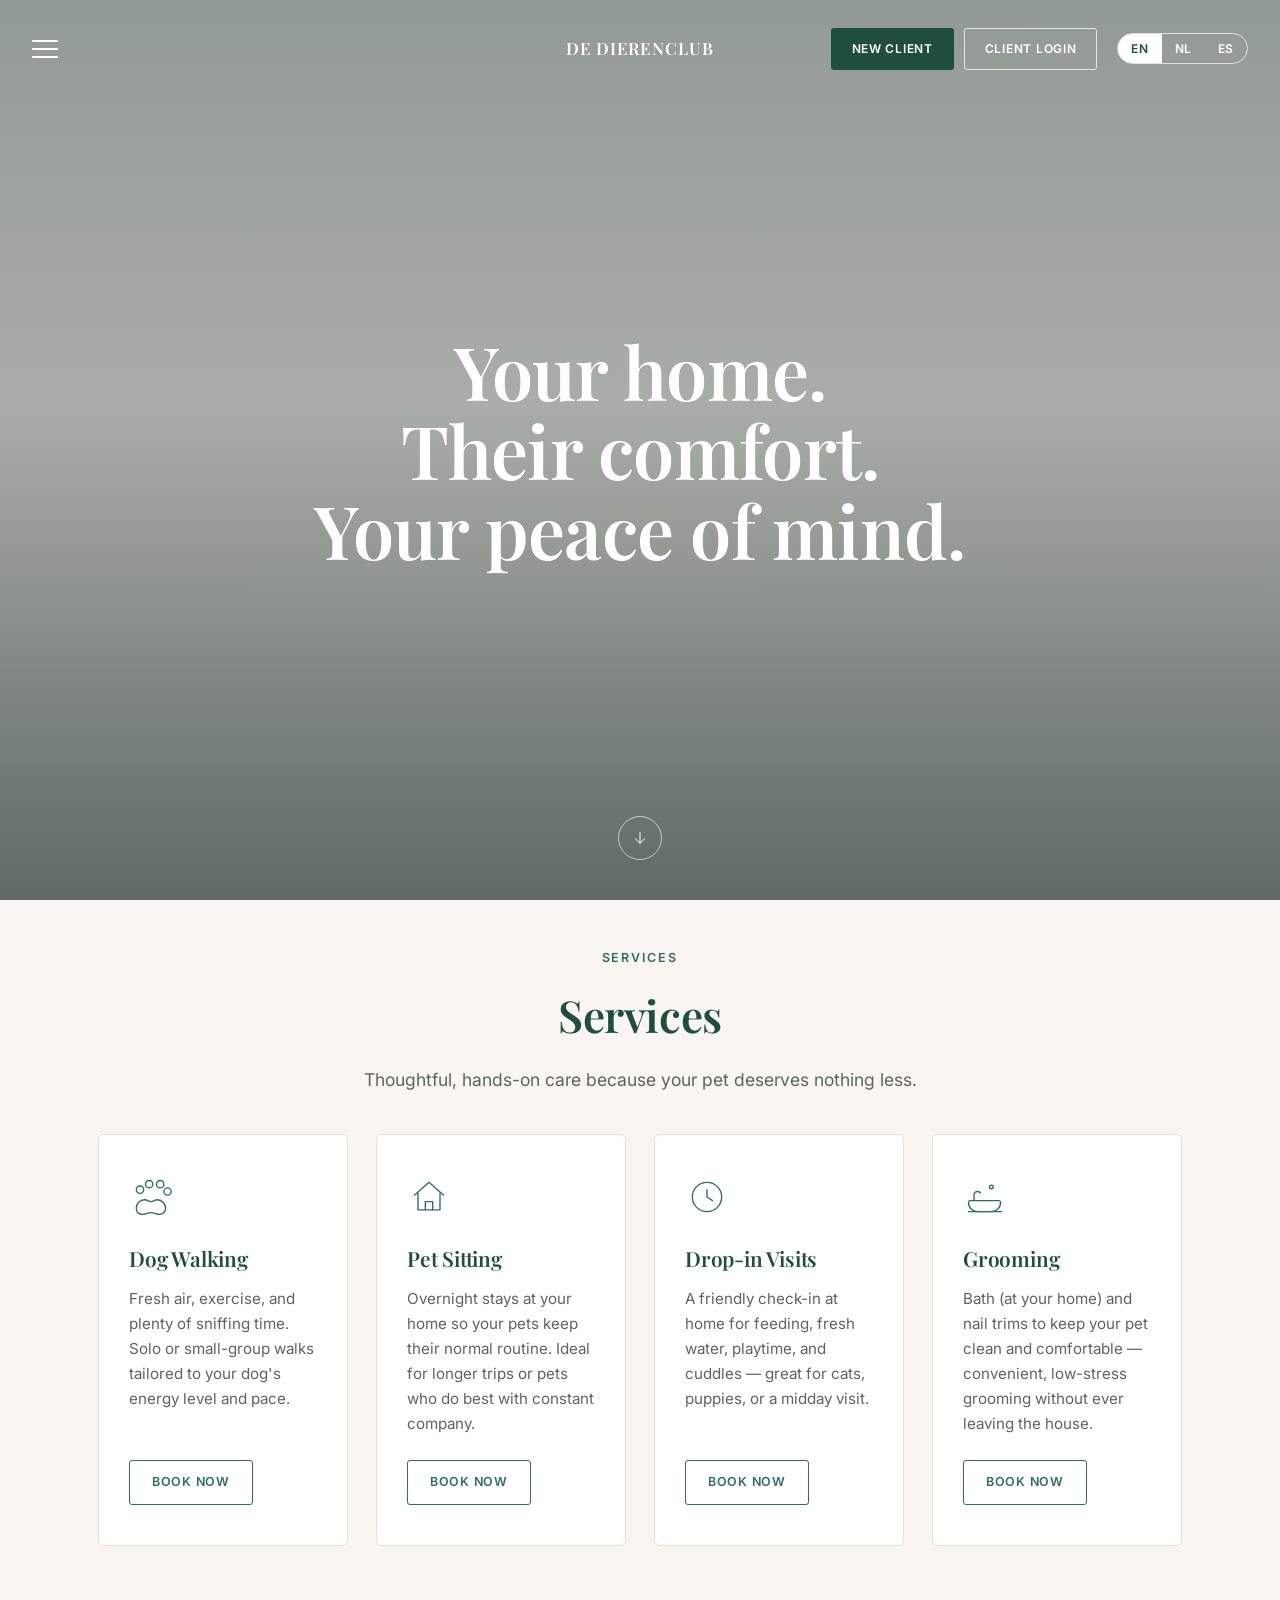
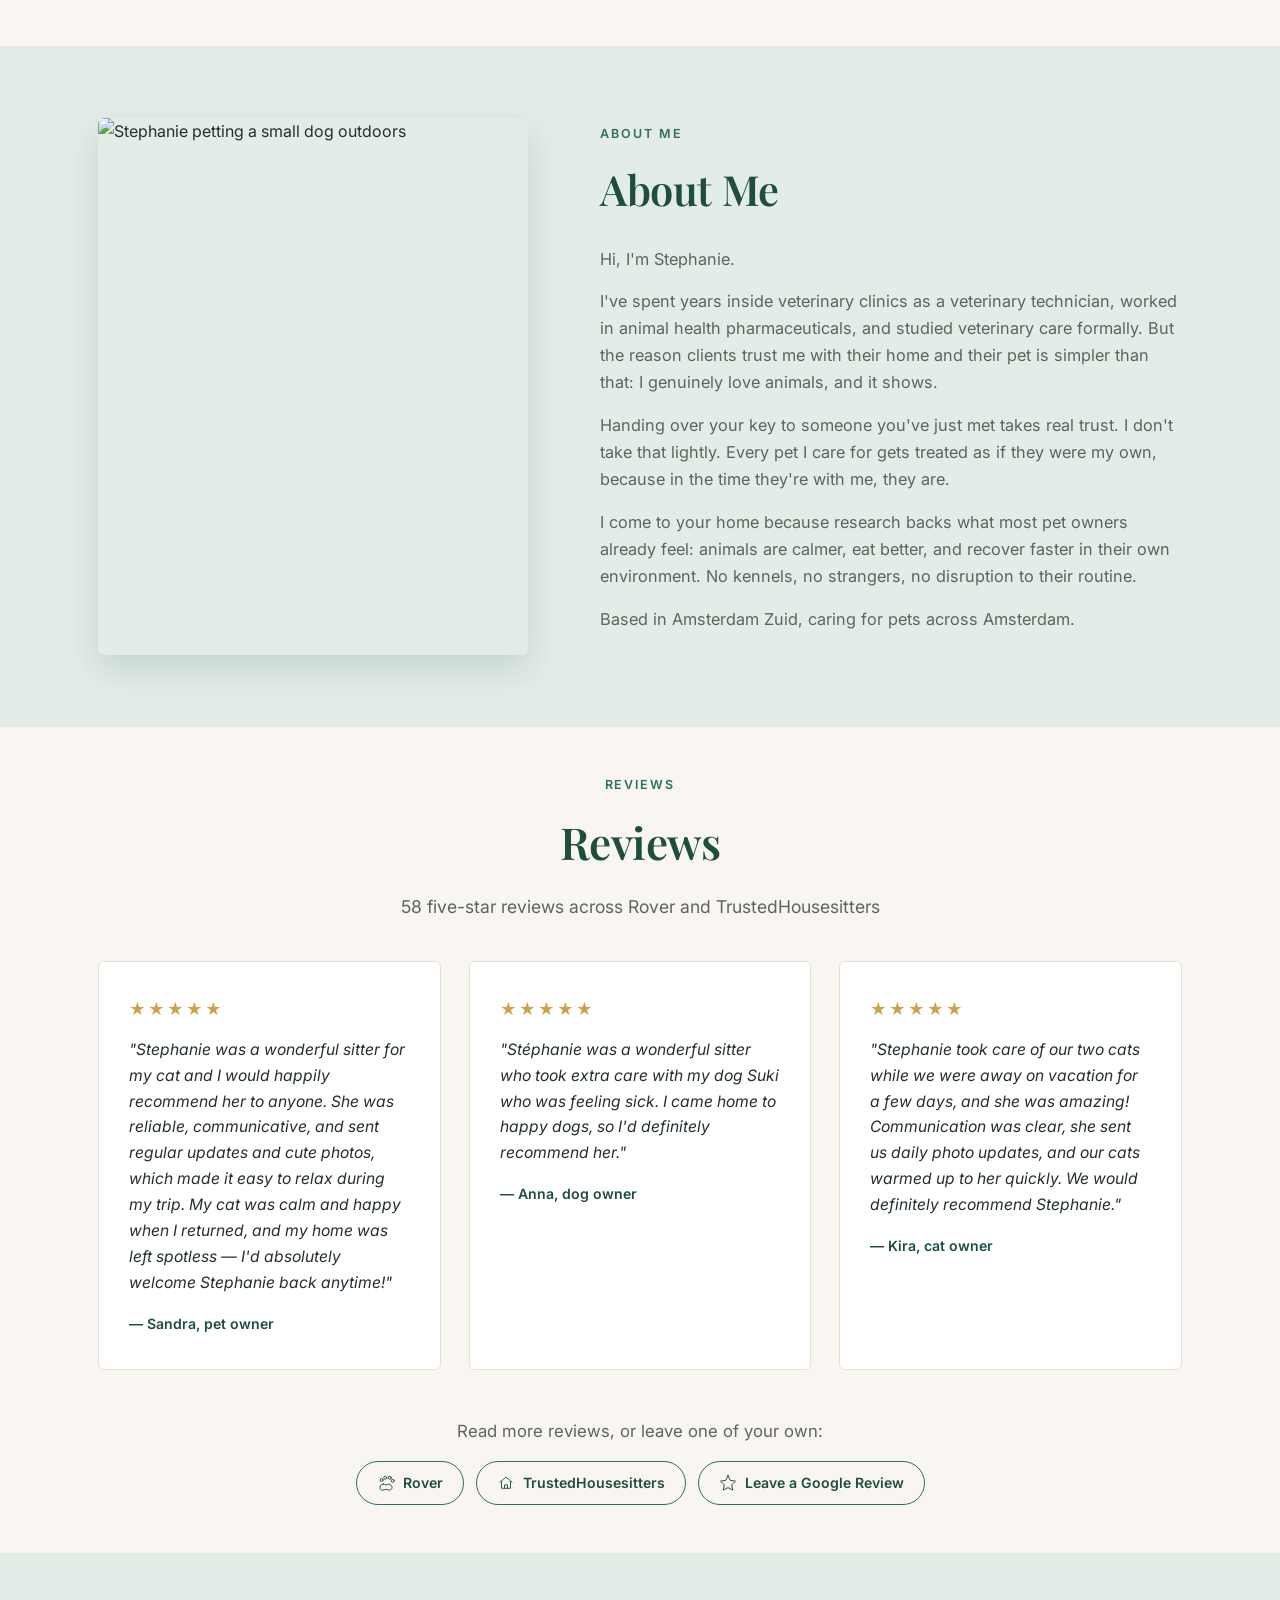
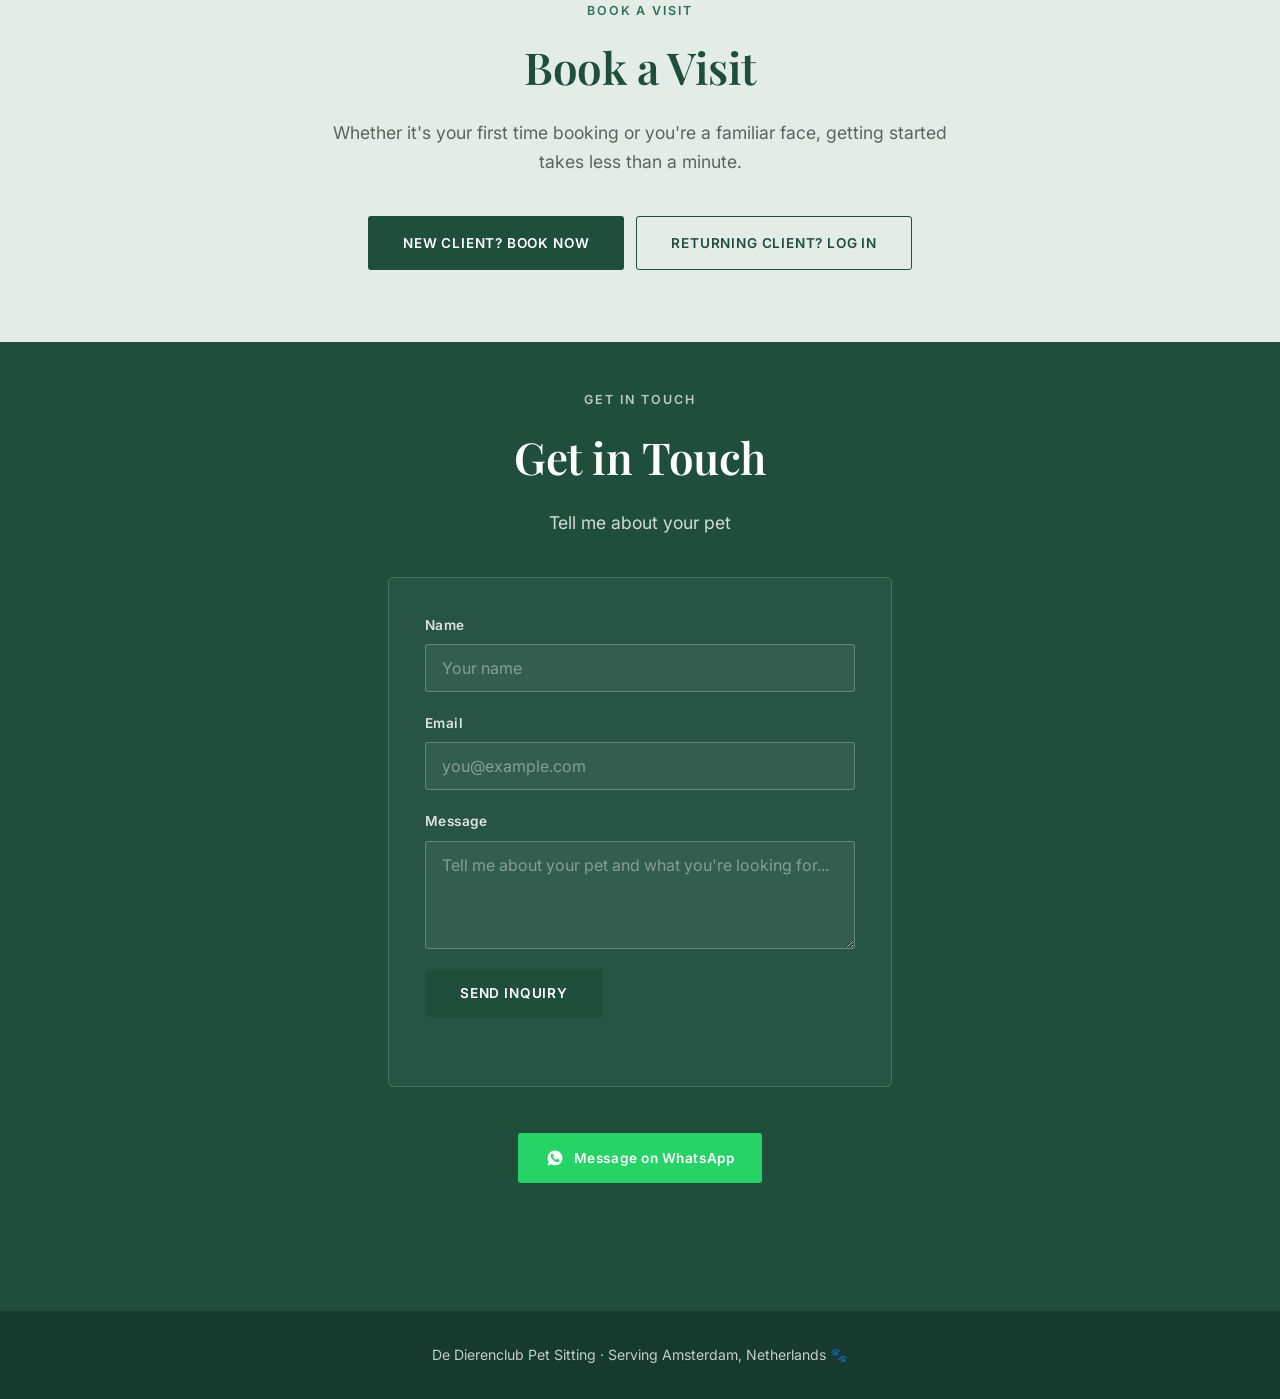
==== index.html @ 1bf993c4 "Add files via upload" ====
<!DOCTYPE html>
<html lang="en">
<head>
<meta charset="UTF-8">
<meta name="viewport" content="width=device-width, initial-scale=1.0">
<title id="pageTitle">De Dierenclub Pet Sitting | Trusted Dog Walker &amp; Pet Sitter in Amsterdam</title>
<meta id="metaDescription" name="description" content="Reliable, loving pet sitting and dog walking in Amsterdam. Perfect for expats and locals who want a trusted, English-speaking pet sitter for their dog or cat.">
<!-- TODO: replace placeholder domain below with the real domain once the site is deployed -->
<link rel="alternate" hreflang="en" href="https://www.dedierenclubpetsitting.nl/">
<link rel="alternate" hreflang="nl" href="https://www.dedierenclubpetsitting.nl/">
<link rel="alternate" hreflang="es" href="https://www.dedierenclubpetsitting.nl/">
<link rel="alternate" hreflang="x-default" href="https://www.dedierenclubpetsitting.nl/">
<link rel="preconnect" href="https://fonts.googleapis.com">
<link rel="preconnect" href="https://fonts.gstatic.com" crossorigin>
<link href="https://fonts.googleapis.com/css2?family=Playfair+Display:wght@500;600;700&family=Inter:wght@400;500;600;700&display=swap" rel="stylesheet">
<link rel="stylesheet" href="styles.css">
</head>
<body>

<div class="floating-bar">
  <button type="button" class="hamburger" id="menuToggle" aria-expanded="false" aria-controls="navOverlay" data-i18n-aria-label="menu_open" aria-label="Open menu">
    <span></span><span></span><span></span>
  </button>
  <a class="floating-brand" href="#home">De Dierenclub</a>
  <div class="floating-right">
    <div class="header-cta">
      <a class="btn btn-primary btn-sm" href="https://www.timetopet.com/portal/dedierenclub/create-account" target="_blank" rel="noopener" data-i18n="header_book_btn">New Client</a>
      <a class="btn btn-outline btn-sm" href="https://www.timetopet.com/portal/dedierenclub" target="_blank" rel="noopener" data-i18n="header_login_btn">Client Login</a>
    </div>
    <div class="lang-toggle" role="group" aria-label="Language selector">
      <button type="button" class="lang-btn active" id="langEnBtn" data-lang="en" aria-pressed="true">EN</button>
      <button type="button" class="lang-btn" id="langNlBtn" data-lang="nl" aria-pressed="false">NL</button>
      <button type="button" class="lang-btn" id="langEsBtn" data-lang="es" aria-pressed="false">ES</button>
    </div>
  </div>
</div>

<nav class="nav-overlay" id="navOverlay" aria-hidden="true">
  <button type="button" class="hamburger" id="menuClose" style="position:absolute; top:28px; left:32px;" data-i18n-aria-label="menu_close" aria-label="Close menu">
    <span style="transform:translateY(8px) rotate(45deg);"></span>
    <span style="opacity:0;"></span>
    <span style="transform:translateY(-8px) rotate(-45deg);"></span>
  </button>
  <ul class="nav-overlay-links">
    <li><a href="#home" data-i18n="nav_home">Home</a></li>
    <li><a href="#services" data-i18n="nav_services">Services</a></li>
    <li><a href="#about" data-i18n="nav_about">About</a></li>
    <li><a href="pricing.html" data-i18n="nav_pricing">Pricing</a></li>
    <li><a href="#book" data-i18n="nav_book">Book</a></li>
    <li><a href="#contact" data-i18n="nav_contact">Contact</a></li>
  </ul>
</nav>

<main id="home">

  <section class="hero">
    <!-- Placeholder hero photo; swap the background-image in .hero-media (styles.css) for a different dog/cat photo any time. -->
    <div class="hero-media"></div>
    <div class="hero-overlay"></div>
    <div class="hero-inner">
      <h1>
        <span class="hero-line" data-i18n="hero_headline_1">Your home.</span>
        <span class="hero-line" data-i18n="hero_headline_2">Their comfort.</span>
        <span class="hero-line" data-i18n="hero_headline_3">Your peace of mind.</span>
      </h1>
    </div>
    <button type="button" class="scroll-indicator" data-i18n-aria-label="scroll_indicator_label" aria-label="Scroll to explore">
      <svg viewBox="0 0 24 24" fill="none" stroke="currentColor" stroke-width="1.5" stroke-linecap="round" stroke-linejoin="round"><path d="M12 4v16M5 13l7 7 7-7"/></svg>
    </button>
  </section>

  <section id="services" class="section services reveal-target">
    <div class="container">
      <div class="section-head">
        <span class="eyebrow" data-i18n="services_title">Services</span>
        <h2 data-i18n="services_title">Services</h2>
        <p data-i18n="services_lede">Thoughtful, hands-on care because your pet deserves nothing less.</p>
      </div>
      <div class="service-grid">
        <div class="service-card reveal-target">
          <svg class="service-icon" viewBox="0 0 48 48" fill="none" stroke="currentColor" stroke-width="1.5" stroke-linecap="round" stroke-linejoin="round">
            <path d="M17 27c-5 0-9 4-9 9s3 7 7 7c3 0 5-2 9-2s6 2 9 2c4 0 7-3 7-7s-4-9-9-9c-3 0-4 2-7 2s-4-2-7-2Z"/>
            <circle cx="12" cy="16" r="4"/>
            <circle cx="22" cy="10" r="4"/>
            <circle cx="34" cy="10" r="4"/>
            <circle cx="42" cy="18" r="4"/>
          </svg>
          <h3 data-i18n="service_walking_title">Dog Walking</h3>
          <p data-i18n="service_walking_desc">Fresh air, exercise, and plenty of sniffing time. Solo or small-group walks tailored to your dog's energy level and pace.</p>
          <a class="btn-book" href="#book" data-i18n="service_book_btn">Book Now</a>
        </div>
        <div class="service-card reveal-target">
          <svg class="service-icon" viewBox="0 0 48 48" fill="none" stroke="currentColor" stroke-width="1.5" stroke-linecap="round" stroke-linejoin="round">
            <path d="M8 22 24 8l16 14"/>
            <path d="M12 20v18h24V20"/>
            <path d="M20 38v-9h8v9"/>
          </svg>
          <h3 data-i18n="service_petsitting_title">Pet Sitting</h3>
          <p data-i18n="service_petsitting_desc">Overnight stays at your home so your pets keep their normal routine. Ideal for longer trips or pets who do best with constant company.</p>
          <a class="btn-book" href="#book" data-i18n="service_book_btn">Book Now</a>
        </div>
        <div class="service-card reveal-target">
          <svg class="service-icon" viewBox="0 0 48 48" fill="none" stroke="currentColor" stroke-width="1.5" stroke-linecap="round" stroke-linejoin="round">
            <circle cx="24" cy="24" r="16"/>
            <path d="M24 16v8l6 4"/>
          </svg>
          <h3 data-i18n="service_dropin_title">Drop-in Visits</h3>
          <p data-i18n="service_dropin_desc">A friendly check-in at home for feeding, fresh water, playtime, and cuddles — great for cats, puppies, or a midday visit.</p>
          <a class="btn-book" href="#book" data-i18n="service_book_btn">Book Now</a>
        </div>
        <div class="service-card reveal-target">
          <svg class="service-icon" viewBox="0 0 48 48" fill="none" stroke="currentColor" stroke-width="1.5" stroke-linecap="round" stroke-linejoin="round">
            <path d="M7 28h32a2 2 0 0 1 2 2c0 6-5 10-11 10H17c-6 0-11-4-11-10a2 2 0 0 1 2-2Z"/>
            <path d="M12 28v-6a4 4 0 0 1 4-4c1.5 0 2.6.7 3.2 1.8"/>
            <circle cx="31" cy="13" r="2"/>
            <path d="M6 40h36"/>
          </svg>
          <h3 data-i18n="service_grooming_title">Grooming</h3>
          <p data-i18n="service_grooming_desc">Bath (at your home) and nail trims to keep your pet clean and comfortable — convenient, low-stress grooming without ever leaving the house.</p>
          <a class="btn-book" href="#book" data-i18n="service_book_btn">Book Now</a>
        </div>
      </div>
    </div>
  </section>

  <section id="about" class="section about reveal-target">
    <div class="container about-inner">
      <div class="about-photo">
        <img src="images/stephanie-about.jpg" alt="Stephanie petting a small dog outdoors">
      </div>
      <div class="about-text">
        <span class="eyebrow" data-i18n="about_title">About Me</span>
        <h2 data-i18n="about_title">About Me</h2>
        <p data-i18n="about_p1">Hi, I'm Stephanie.</p>
        <p data-i18n="about_p2">I've spent years inside veterinary clinics as a veterinary technician, worked in animal health pharmaceuticals, and studied veterinary care formally. But the reason clients trust me with their home and their pet is simpler than that: I genuinely love animals, and it shows.</p>
        <p data-i18n="about_p3">Handing over your key to someone you've just met takes real trust. I don't take that lightly. Every pet I care for gets treated as if they were my own, because in the time they're with me, they are.</p>
        <p data-i18n="about_p4">I come to your home because research backs what most pet owners already feel: animals are calmer, eat better, and recover faster in their own environment. No kennels, no strangers, no disruption to their routine.</p>
        <p data-i18n="about_p5">Based in Amsterdam Zuid, caring for pets across Amsterdam.</p>
      </div>
    </div>
  </section>

  <section id="reviews" class="section reviews reveal-target">
    <div class="container">
      <div class="section-head">
        <span class="eyebrow" data-i18n="reviews_title">Reviews</span>
        <h2 data-i18n="reviews_title">Reviews</h2>
        <p data-i18n="reviews_stat">58 five-star reviews across Rover and TrustedHousesitters</p>
      </div>
      <div class="reviews-grid">
        <div class="review-card reveal-target">
          <div class="review-stars" aria-hidden="true">★★★★★</div>
          <p class="review-text">"Stephanie was a wonderful sitter for my cat and I would happily recommend her to anyone. She was reliable, communicative, and sent regular updates and cute photos, which made it easy to relax during my trip. My cat was calm and happy when I returned, and my home was left spotless — I'd absolutely welcome Stephanie back anytime!"</p>
          <p class="review-author">— Sandra, pet owner</p>
        </div>
        <div class="review-card reveal-target">
          <div class="review-stars" aria-hidden="true">★★★★★</div>
          <p class="review-text">"Stéphanie was a wonderful sitter who took extra care with my dog Suki who was feeling sick. I came home to happy dogs, so I'd definitely recommend her."</p>
          <p class="review-author">— Anna, dog owner</p>
        </div>
        <div class="review-card reveal-target">
          <div class="review-stars" aria-hidden="true">★★★★★</div>
          <p class="review-text">"Stephanie took care of our two cats while we were away on vacation for a few days, and she was amazing! Communication was clear, she sent us daily photo updates, and our cats warmed up to her quickly. We would definitely recommend Stephanie."</p>
          <p class="review-author">— Kira, cat owner</p>
        </div>
      </div>
      <div class="review-platforms reveal-target">
        <p class="review-platforms-label" data-i18n="reviews_platforms_label">Read more reviews, or leave one of your own:</p>
        <div class="review-platform-links">
          <a class="review-platform-link" href="https://www.rover.com/sit/stephh68247" target="_blank" rel="noopener">
            <svg class="review-platform-icon" viewBox="0 0 48 48" fill="none" stroke="currentColor" stroke-width="2.5" stroke-linecap="round" stroke-linejoin="round" aria-hidden="true">
              <path d="M17 27c-5 0-9 4-9 9s3 7 7 7c3 0 5-2 9-2s6 2 9 2c4 0 7-3 7-7s-4-9-9-9c-3 0-4 2-7 2s-4-2-7-2Z"/>
              <circle cx="12" cy="16" r="4"/>
              <circle cx="22" cy="10" r="4"/>
              <circle cx="34" cy="10" r="4"/>
              <circle cx="42" cy="18" r="4"/>
            </svg>
            <span>Rover</span>
          </a>
          <a class="review-platform-link" href="https://www.trustedhousesitters.com/house-and-pet-sitters/netherlands/north-holland/amsterdam/l/6756154/" target="_blank" rel="noopener">
            <svg class="review-platform-icon" viewBox="0 0 48 48" fill="none" stroke="currentColor" stroke-width="2.5" stroke-linecap="round" stroke-linejoin="round" aria-hidden="true">
              <path d="M8 22 24 8l16 14"/>
              <path d="M12 20v18h24V20"/>
              <path d="M20 38v-9h8v9"/>
            </svg>
            <span>TrustedHousesitters</span>
          </a>
          <!-- TODO: replace the href below with your real Google review link (Google Business Profile > "Get more reviews" > copy short link). -->
          <a class="review-platform-link" href="https://g.page/r/YOUR-GOOGLE-REVIEW-ID/review" target="_blank" rel="noopener">
            <svg class="review-platform-icon" viewBox="0 0 48 48" fill="none" stroke="currentColor" stroke-width="2.5" stroke-linecap="round" stroke-linejoin="round" aria-hidden="true">
              <path d="M24 4l5.9 12.9L44 19l-10 9.8L36.5 43 24 36.2 11.5 43 14 28.8 4 19l14.1-2.1L24 4Z"/>
            </svg>
            <span data-i18n="reviews_google_link">Leave a Google Review</span>
          </a>
        </div>
      </div>
    </div>
  </section>

  <section id="book" class="section book reveal-target">
    <div class="container">
      <div class="section-head">
        <span class="eyebrow" data-i18n="book_title">Book a Visit</span>
        <h2 data-i18n="book_title">Book a Visit</h2>
        <p data-i18n="book_lede">Whether it's your first time booking or you're a familiar face, getting started takes less than a minute.</p>
      </div>
      <div class="btn-pair">
        <a class="btn btn-primary" href="https://www.timetopet.com/portal/dedierenclub/create-account" target="_blank" rel="noopener" data-i18n="cta_new_client_btn">New Client? Book Now</a>
        <a class="btn btn-outline" href="https://www.timetopet.com/portal/dedierenclub" target="_blank" rel="noopener" data-i18n="cta_returning_client_btn">Returning Client? Log In</a>
      </div>
    </div>
  </section>

  <section id="contact" class="section contact reveal-target">
    <div class="container contact-inner">
      <div class="section-head">
        <span class="eyebrow" data-i18n="contact_title" style="color: rgba(255,255,255,0.7);">Get in Touch</span>
        <h2 data-i18n="contact_title">Get in Touch</h2>
        <p data-i18n="contact_lede">Tell me about your pet</p>
      </div>
      <form class="contact-form" id="contactForm">
        <div class="form-row">
          <label for="name" data-i18n="label_name">Name</label>
          <input type="text" id="name" name="name" placeholder="Your name" data-i18n-placeholder="placeholder_name" required>
        </div>
        <div class="form-row">
          <label for="email" data-i18n="label_email">Email</label>
          <input type="email" id="email" name="email" placeholder="you@example.com" data-i18n-placeholder="placeholder_email" required>
        </div>
        <div class="form-row">
          <label for="message" data-i18n="label_message">Message</label>
          <textarea id="message" name="message" rows="4" placeholder="Tell me about your pet and what you're looking for..." data-i18n-placeholder="placeholder_message" required></textarea>
        </div>
        <button type="submit" class="btn btn-primary" data-i18n="submit_btn">Send Inquiry</button>
        <p class="form-note" id="formNote" role="status" aria-live="polite"></p>
      </form>
      <div class="contact-whatsapp">
        <a class="btn-whatsapp" href="https://wa.me/17862130402" target="_blank" rel="noopener">
          <svg width="18" height="18" viewBox="0 0 24 24" fill="currentColor" aria-hidden="true"><path d="M12.04 2C6.58 2 2.13 6.45 2.13 11.91c0 1.87.5 3.61 1.44 5.12L2 22l5.13-1.55a9.87 9.87 0 0 0 4.9 1.31h.01c5.46 0 9.91-4.45 9.91-9.91 0-5.46-4.45-9.85-9.91-9.85Zm5.83 14.03c-.24.68-1.4 1.3-1.93 1.36-.5.06-1.13.09-1.82-.11-.42-.13-.96-.31-1.66-.6-2.92-1.26-4.83-4.2-4.98-4.4-.15-.19-1.2-1.59-1.2-3.03 0-1.44.75-2.15 1.02-2.44.27-.29.58-.36.78-.36h.56c.18 0 .42-.03.65.5.24.55.82 1.9.89 2.04.07.14.12.31.02.5-.09.19-.14.3-.28.46-.14.16-.29.36-.42.48-.14.13-.28.28-.12.55.16.28.72 1.19 1.54 1.93 1.06.95 1.96 1.24 2.24 1.38.28.14.44.12.6-.07.16-.19.68-.79.86-1.06.18-.28.37-.23.62-.14.26.09 1.62.76 1.9.9.28.14.46.21.53.33.07.13.07.72-.17 1.4Z"/></svg>
          <span data-i18n="whatsapp_btn">Message on WhatsApp</span>
        </a>
      </div>
    </div>
  </section>

</main>

<footer class="site-footer">
  <div class="container footer-inner">
    <p data-i18n="footer_text">De Dierenclub Pet Sitting · Serving Amsterdam, Netherlands 🐾</p>
  </div>
</footer>

<script src="script.js"></script>
</body>
</html>
---- styles.css ----
:root {
  --forest: #1F4E3D;
  --forest-dark: #163A2D;
  --sage: #2E6F5E;
  --sage-light: #E3ECE7;
  --bg: #F9F6F1;
  --white: #FFFFFF;
  --ink: #24302A;
  --ink-soft: #5B655E;
  --border: #E4E0D3;
  --gold: #C9A24B;
  --radius: 6px;
  --radius-sm: 3px;
  --shadow-soft: 0 6px 20px rgba(31, 78, 61, 0.08);
  --shadow: 0 14px 32px rgba(31, 78, 61, 0.14);
  --shadow-lift: 0 26px 52px rgba(31, 78, 61, 0.18);
  --ease: cubic-bezier(0.22, 1, 0.36, 1);
}

* {
  box-sizing: border-box;
}

html {
  scroll-behavior: smooth;
}

body {
  margin: 0;
  font-family: 'Inter', sans-serif;
  color: var(--ink);
  background-color: var(--bg);
  line-height: 1.65;
  -webkit-font-smoothing: antialiased;
  -moz-osx-font-smoothing: grayscale;
}

body.menu-open {
  overflow: hidden;
}

h1, h2, h3 {
  font-family: 'Playfair Display', serif;
  font-weight: 600;
  letter-spacing: -0.01em;
  color: var(--forest);
  margin: 0;
}

p {
  margin: 0 0 1rem 0;
  color: var(--ink-soft);
}

a {
  color: var(--sage);
}

img {
  max-width: 100%;
  display: block;
}

.container {
  max-width: 1140px;
  margin: 0 auto;
  padding: 0 28px;
}

.eyebrow {
  display: block;
  font-family: 'Inter', sans-serif;
  font-size: 0.78rem;
  font-weight: 600;
  letter-spacing: 0.16em;
  text-transform: uppercase;
  color: var(--sage);
  margin-bottom: 10px;
}

/* ---------- Floating top bar ---------- */
.floating-bar {
  position: fixed;
  top: 0;
  left: 0;
  right: 0;
  z-index: 40;
  display: grid;
  grid-template-columns: 1fr auto 1fr;
  align-items: center;
  padding: 28px 32px;
  transition: background-color 0.3s var(--ease), box-shadow 0.3s var(--ease), padding 0.3s var(--ease);
}

.floating-bar .hamburger {
  justify-self: start;
}

.floating-bar .floating-brand {
  justify-self: center;
}

.floating-right {
  display: flex;
  align-items: center;
  gap: 20px;
  justify-self: end;
}

.header-cta {
  display: flex;
  align-items: center;
  gap: 10px;
}

/* Over the dark full-bleed hero, the outline button needs light styling to
   stay legible; once the bar solidifies on scroll (or on pages with no
   photo hero, like pricing.html), it uses the standard forest styling. */
.floating-bar:not(.is-scrolled) .header-cta .btn-outline {
  border-color: rgba(255, 255, 255, 0.75);
  color: var(--white);
}

.floating-bar:not(.is-scrolled) .header-cta .btn-outline:hover {
  background-color: var(--white);
  color: var(--forest);
}

@media (max-width: 860px) {
  .header-cta {
    display: none;
  }
}

.floating-bar.is-scrolled {
  background-color: rgba(249, 246, 241, 0.9);
  backdrop-filter: blur(8px);
  box-shadow: var(--shadow-soft);
  padding: 16px 32px;
}

.hamburger {
  display: flex;
  flex-direction: column;
  justify-content: center;
  gap: 6px;
  width: 42px;
  height: 42px;
  background: none;
  border: none;
  cursor: pointer;
  padding: 0;
  z-index: 60;
}

.hamburger span {
  display: block;
  width: 26px;
  height: 2px;
  background-color: var(--white);
  border-radius: 2px;
  transition: transform 0.35s var(--ease), opacity 0.25s var(--ease), background-color 0.3s var(--ease);
}

.floating-bar.is-scrolled .hamburger span {
  background-color: var(--forest);
}

.menu-open .hamburger span {
  background-color: var(--white) !important;
}

.menu-open .hamburger span:nth-child(1) {
  transform: translateY(8px) rotate(45deg);
}

.menu-open .hamburger span:nth-child(2) {
  opacity: 0;
}

.menu-open .hamburger span:nth-child(3) {
  transform: translateY(-8px) rotate(-45deg);
}

.floating-brand {
  font-family: 'Playfair Display', serif;
  font-weight: 600;
  font-size: 1.05rem;
  letter-spacing: 0.06em;
  text-transform: uppercase;
  color: var(--white);
  text-decoration: none;
  transition: color 0.3s var(--ease);
}

.floating-bar.is-scrolled .floating-brand {
  color: var(--forest);
}

.menu-open .floating-brand {
  color: var(--white) !important;
}

.lang-toggle {
  display: flex;
  border: 1px solid rgba(255, 255, 255, 0.7);
  border-radius: 999px;
  overflow: hidden;
  transition: border-color 0.3s var(--ease);
  z-index: 60;
}

.floating-bar.is-scrolled .lang-toggle {
  border-color: var(--sage);
}

.menu-open .lang-toggle {
  border-color: rgba(255, 255, 255, 0.7) !important;
}

.lang-btn {
  border: none;
  background-color: transparent;
  color: var(--white);
  font-family: inherit;
  font-weight: 600;
  font-size: 0.75rem;
  letter-spacing: 0.05em;
  padding: 7px 13px;
  cursor: pointer;
  transition: background-color 0.15s ease, color 0.15s ease;
}

.floating-bar.is-scrolled .lang-btn {
  color: var(--forest);
}

.menu-open .lang-btn {
  color: var(--white) !important;
}

.lang-btn.active {
  background-color: var(--white);
  color: var(--forest) !important;
}

.lang-btn:not(.active):hover {
  background-color: rgba(255, 255, 255, 0.15);
}

.floating-bar.is-scrolled .lang-btn.active {
  background-color: var(--forest);
  color: var(--white) !important;
}

/* ---------- Full-screen nav overlay ---------- */
.nav-overlay {
  position: fixed;
  inset: 0;
  z-index: 50;
  background-color: var(--forest);
  display: flex;
  align-items: center;
  justify-content: center;
  opacity: 0;
  visibility: hidden;
  transition: opacity 0.45s var(--ease), visibility 0.45s var(--ease);
}

.nav-overlay.is-open {
  opacity: 1;
  visibility: visible;
}

.nav-overlay-links {
  list-style: none;
  margin: 0;
  padding: 0;
  text-align: center;
}

.nav-overlay-links li {
  overflow: hidden;
}

.nav-overlay-links a {
  display: inline-block;
  font-family: 'Playfair Display', serif;
  font-size: clamp(2.2rem, 6vw, 3.6rem);
  font-weight: 600;
  color: var(--white);
  text-decoration: none;
  padding: 14px 0;
  opacity: 0;
  transform: translateY(30px);
  transition: opacity 0.5s var(--ease), transform 0.5s var(--ease), color 0.2s ease;
}

.nav-overlay.is-open .nav-overlay-links a {
  opacity: 1;
  transform: translateY(0);
}

.nav-overlay-links a:hover {
  color: var(--gold);
}

.nav-overlay.is-open .nav-overlay-links li:nth-child(1) a { transition-delay: 0.08s; }
.nav-overlay.is-open .nav-overlay-links li:nth-child(2) a { transition-delay: 0.14s; }
.nav-overlay.is-open .nav-overlay-links li:nth-child(3) a { transition-delay: 0.2s; }
.nav-overlay.is-open .nav-overlay-links li:nth-child(4) a { transition-delay: 0.26s; }
.nav-overlay.is-open .nav-overlay-links li:nth-child(5) a { transition-delay: 0.32s; }

@media (prefers-reduced-motion: reduce) {
  .nav-overlay-links a {
    transition: opacity 0.2s ease;
    transform: none;
  }
}

/* ---------- Buttons ---------- */
.btn {
  display: inline-block;
  padding: 15px 34px;
  border-radius: var(--radius-sm);
  font-family: 'Inter', sans-serif;
  font-weight: 600;
  font-size: 0.85rem;
  letter-spacing: 0.06em;
  text-transform: uppercase;
  text-decoration: none;
  border: 1px solid transparent;
  cursor: pointer;
  transition: transform 0.25s var(--ease), box-shadow 0.25s var(--ease), background-color 0.25s var(--ease), color 0.25s var(--ease), border-color 0.25s var(--ease);
}

.btn-primary {
  background-color: var(--forest);
  color: var(--white);
}

.btn-primary:hover {
  background-color: var(--forest-dark);
  transform: translateY(-3px);
  box-shadow: var(--shadow);
}

.btn-outline {
  background-color: transparent;
  color: var(--forest);
  border-color: var(--forest);
}

.btn-outline:hover {
  background-color: var(--forest);
  color: var(--white);
  transform: translateY(-3px);
}

.btn-sm {
  padding: 10px 20px;
  font-size: 0.75rem;
}

.btn-pair {
  display: flex;
  align-items: center;
  justify-content: center;
  gap: 12px;
  flex-wrap: wrap;
}

.btn-book {
  display: inline-block;
  align-self: flex-start;
  margin-top: auto;
  padding: 11px 22px;
  border-radius: var(--radius-sm);
  border: 1px solid var(--sage);
  color: var(--sage);
  background: transparent;
  font-weight: 600;
  font-size: 0.78rem;
  letter-spacing: 0.06em;
  text-transform: uppercase;
  text-decoration: none;
  transition: background-color 0.25s ease, color 0.25s ease, transform 0.25s ease;
}

.btn-book:hover {
  background-color: var(--sage);
  color: var(--white);
  transform: translateY(-2px);
}

.btn-whatsapp {
  display: inline-flex;
  align-items: center;
  gap: 10px;
  margin-top: 18px;
  padding: 14px 28px;
  border-radius: var(--radius-sm);
  background-color: #25D366;
  color: var(--white);
  font-weight: 600;
  font-size: 0.85rem;
  letter-spacing: 0.04em;
  text-decoration: none;
  transition: transform 0.25s var(--ease), box-shadow 0.25s var(--ease), background-color 0.25s ease;
}

.btn-whatsapp:hover {
  background-color: #1EBE59;
  transform: translateY(-3px);
  box-shadow: var(--shadow);
}

/* ---------- Hero ---------- */
.hero {
  position: relative;
  height: 100vh;
  min-height: 560px;
  display: flex;
  align-items: center;
  justify-content: center;
  overflow: hidden;
  text-align: center;
}

.hero-media {
  position: absolute;
  inset: 0;
  background-image: url('images/hero-amsterdam-canal.jpg');
  background-size: cover;
  background-position: center;
  transform: scale(1.06);
}

.hero-overlay {
  position: absolute;
  inset: 0;
  background: linear-gradient(180deg, rgba(22, 43, 35, 0.45) 0%, rgba(20, 38, 31, 0.35) 45%, rgba(15, 30, 24, 0.65) 100%);
}

.hero-inner {
  position: relative;
  z-index: 2;
  max-width: 780px;
  padding: 0 28px;
}

.hero h1 {
  font-size: clamp(2.4rem, 6vw, 4.6rem);
  line-height: 1.08;
  color: var(--white);
  opacity: 0;
  transform: translateY(22px);
  animation: heroIn 1s var(--ease) 0.3s forwards;
}

.hero-line {
  display: block;
}

@keyframes heroIn {
  to { opacity: 1; transform: translateY(0); }
}

@media (prefers-reduced-motion: reduce) {
  .hero h1 {
    animation: none;
    opacity: 1;
    transform: none;
  }
}

.scroll-indicator {
  position: absolute;
  left: 50%;
  bottom: 40px;
  transform: translateX(-50%);
  z-index: 2;
  width: 44px;
  height: 44px;
  border: 1px solid rgba(255, 255, 255, 0.6);
  border-radius: 50%;
  background: transparent;
  color: var(--white);
  display: flex;
  align-items: center;
  justify-content: center;
  cursor: pointer;
  animation: bob 2.4s ease-in-out infinite;
}

.scroll-indicator svg {
  width: 16px;
  height: 16px;
}

@keyframes bob {
  0%, 100% { transform: translateX(-50%) translateY(0); }
  50% { transform: translateX(-50%) translateY(8px); }
}

@media (prefers-reduced-motion: reduce) {
  .scroll-indicator {
    animation: none;
  }
}

/* ---------- Sections ---------- */
.section {
  padding: 48px 0 128px;
}

.section-head {
  text-align: center;
  max-width: 620px;
  margin: 0 auto 64px;
}

.section-head h2 {
  font-size: clamp(2rem, 4vw, 2.75rem);
  margin-bottom: 14px;
}

.section-head p {
  font-size: 1.1rem;
}

.reveal {
  opacity: 0;
  transform: translateY(36px);
  transition: opacity 0.8s var(--ease), transform 0.8s var(--ease);
}

.reveal.is-visible {
  opacity: 1;
  transform: translateY(0);
}

@media (prefers-reduced-motion: reduce) {
  .reveal {
    opacity: 1;
    transform: none;
    transition: none;
  }
}

/* ---------- Services ---------- */
.services {
  background-color: var(--bg);
  padding-bottom: 100px;
}

.services .section-head {
  margin-bottom: 40px;
}

.service-grid {
  display: grid;
  grid-template-columns: repeat(4, 1fr);
  gap: 28px;
}

.service-card {
  display: flex;
  flex-direction: column;
  background-color: var(--white);
  border: 1px solid var(--border);
  border-radius: var(--radius);
  padding: 40px 30px;
  text-align: left;
  transition: transform 0.35s var(--ease), box-shadow 0.35s var(--ease), border-color 0.35s var(--ease);
}

.service-card:hover {
  transform: translateY(-8px);
  box-shadow: var(--shadow-lift);
  border-color: transparent;
}

.service-icon {
  width: 44px;
  height: 44px;
  color: var(--sage);
  margin-bottom: 22px;
  transition: transform 0.35s var(--ease), color 0.35s var(--ease);
}

.service-card:hover .service-icon {
  transform: scale(1.1);
  color: var(--forest);
}

.service-card h3 {
  font-size: 1.3rem;
  margin-bottom: 10px;
}

.service-card p {
  font-size: 0.95rem;
  margin-bottom: 24px;
}

/* ---------- About ---------- */
.about {
  background-color: var(--sage-light);
  padding-top: 72px;
  padding-bottom: 72px;
}

.about-inner {
  display: grid;
  grid-template-columns: 0.85fr 1.15fr;
  gap: 72px;
  align-items: center;
}

.about-photo {
  border-radius: var(--radius);
  overflow: hidden;
  box-shadow: var(--shadow);
  aspect-ratio: 4 / 5;
}

.about-photo img {
  width: 100%;
  height: 100%;
  object-fit: cover;
}

.about-text h2 {
  font-size: clamp(2rem, 4vw, 2.6rem);
  margin-bottom: 22px;
}

.about-text p {
  font-size: 1.02rem;
}

/* ---------- Reviews ---------- */
.reviews {
  background-color: var(--bg);
  padding-bottom: 48px;
}

.reviews .section-head {
  margin-bottom: 40px;
}

.book {
  background-color: var(--sage-light);
  text-align: center;
  padding-bottom: 72px;
}

.book .section-head {
  margin-bottom: 40px;
}

.reviews-grid {
  display: grid;
  grid-template-columns: repeat(3, 1fr);
  gap: 28px;
  margin-bottom: 48px;
}

.review-card {
  background-color: var(--white);
  border: 1px solid var(--border);
  border-radius: var(--radius);
  padding: 34px 30px;
  transition: transform 0.35s var(--ease), box-shadow 0.35s var(--ease);
}

.review-card:hover {
  transform: translateY(-6px);
  box-shadow: var(--shadow-lift);
}

.review-stars {
  color: var(--gold);
  font-size: 1rem;
  letter-spacing: 2px;
  margin-bottom: 14px;
}

.review-text {
  font-style: italic;
  color: var(--ink);
  font-size: 0.98rem;
}

.review-author {
  font-weight: 600;
  color: var(--forest);
  margin-bottom: 0;
  font-size: 0.88rem;
}

.review-platforms {
  text-align: center;
}

.review-platforms-label {
  font-size: 1.05rem;
  margin-bottom: 16px;
}

.review-platform-links {
  display: flex;
  justify-content: center;
  flex-wrap: wrap;
  gap: 12px;
}

.review-platform-link {
  display: inline-flex;
  align-items: center;
  gap: 8px;
  padding: 9px 20px;
  border-radius: 999px;
  border: 1px solid var(--sage);
  color: var(--forest);
  text-decoration: none;
  font-weight: 600;
  font-size: 0.88rem;
  transition: background-color 0.2s ease, color 0.2s ease, transform 0.2s ease;
}

.review-platform-link:hover {
  background-color: var(--sage);
  color: var(--white);
  transform: translateY(-2px);
}

.review-platform-icon {
  width: 18px;
  height: 18px;
  flex-shrink: 0;
}

/* ---------- Contact ---------- */
.contact {
  background-color: var(--forest);
}

.contact .section-head h2,
.contact .section-head p {
  color: var(--white);
}

.contact .section-head {
  margin-bottom: 40px;
}

.contact .section-head p {
  color: rgba(255, 255, 255, 0.8);
}

.contact-inner {
  max-width: 560px;
  margin: 0 auto;
  text-align: center;
}

.contact-form {
  text-align: left;
  background-color: rgba(255, 255, 255, 0.04);
  border: 1px solid rgba(255, 255, 255, 0.16);
  border-radius: var(--radius);
  padding: 36px;
}

.form-row {
  margin-bottom: 20px;
  display: flex;
  flex-direction: column;
}

.form-row label {
  font-weight: 600;
  margin-bottom: 8px;
  font-size: 0.85rem;
  letter-spacing: 0.03em;
  color: rgba(255, 255, 255, 0.85);
}

.form-row input,
.form-row textarea {
  padding: 13px 16px;
  border-radius: var(--radius-sm);
  border: 1px solid rgba(255, 255, 255, 0.25);
  background-color: rgba(255, 255, 255, 0.06);
  font-family: inherit;
  font-size: 1rem;
  color: var(--white);
}

.form-row input::placeholder,
.form-row textarea::placeholder {
  color: rgba(255, 255, 255, 0.4);
}

.form-row input:focus,
.form-row textarea:focus {
  outline: none;
  border-color: var(--gold);
  background-color: rgba(255, 255, 255, 0.1);
}

.form-note {
  margin: 16px 0 0;
  font-weight: 600;
  color: var(--gold);
  min-height: 1.2em;
  font-size: 0.9rem;
}

.contact-whatsapp {
  margin-top: 28px;
}

/* ---------- Footer ---------- */
.site-footer {
  background-color: var(--forest-dark);
  color: rgba(255, 255, 255, 0.75);
  padding: 32px 0;
}

.footer-inner p {
  color: inherit;
  margin: 0;
  text-align: center;
  font-size: 0.88rem;
}

/* ---------- Pricing page ---------- */
.pricing-hero {
  background-color: var(--sage-light);
  padding: 104px 0 28px;
  text-align: center;
}

.pricing-hero h1 {
  font-size: clamp(2.4rem, 5vw, 3.2rem);
  margin-bottom: 14px;
}

.pricing-hero p {
  max-width: 520px;
  margin: 0 auto;
  font-size: 1.05rem;
}

.pricing-chips {
  display: flex;
  flex-wrap: wrap;
  justify-content: center;
  gap: 12px;
  padding: 40px 0 12px;
}

.pricing-chip {
  display: inline-block;
  padding: 9px 20px;
  border-radius: 999px;
  border: 1px solid var(--sage);
  color: var(--forest);
  text-decoration: none;
  font-weight: 600;
  font-size: 0.85rem;
  white-space: nowrap;
  transition: background-color 0.2s ease, color 0.2s ease, transform 0.2s ease;
}

.pricing-chip:hover {
  background-color: var(--forest);
  color: var(--white);
  border-color: var(--forest);
  transform: translateY(-2px);
}

.pricing-category {
  scroll-margin-top: 130px;
  padding: 0;
}

.pricing-category-inner {
  max-width: 780px;
  margin: 0 auto;
  padding: 8px 0 48px;
  border-bottom: 1px solid var(--border);
}

.pricing-category-inner h2 {
  font-size: 1.9rem;
  text-align: center;
  margin-bottom: 8px;
}

#dog-walking h2 {
  margin-top: 4px;
  margin-bottom: 36px;
}

.pricing-note {
  text-align: center;
  font-style: italic;
  font-size: 0.92rem;
  color: var(--ink-soft);
  max-width: 560px;
  margin: 0 auto 28px;
}

#dropin-visits .pricing-note {
  margin-bottom: 4px;
}

.pricing-subgroup {
  margin-bottom: 28px;
}

.pricing-subgroup:last-child {
  margin-bottom: 0;
}

.pricing-subgroup-label {
  font-weight: 600;
  color: var(--forest);
  margin-bottom: 10px;
  font-size: 0.95rem;
}

.pricing-table-wrap {
  overflow-x: auto;
}

.pricing-table {
  width: 100%;
  border-collapse: collapse;
  background-color: var(--white);
  border-radius: var(--radius);
  overflow: hidden;
  box-shadow: var(--shadow-soft);
}

.pricing-table th {
  text-align: left;
  background-color: var(--sage-light);
  color: var(--forest);
  font-size: 0.82rem;
  letter-spacing: 0.04em;
  text-transform: uppercase;
  padding: 12px 20px;
}

.pricing-table td {
  padding: 14px 20px;
  border-top: 1px solid var(--border);
  font-size: 0.98rem;
}

.pricing-table td:last-child {
  text-align: right;
  font-weight: 600;
  color: var(--forest);
  white-space: nowrap;
}

.pricing-cta {
  text-align: center;
  padding: 24px 0 96px;
}

.pricing-cta p {
  max-width: 560px;
  margin: 0 auto 32px;
  font-size: 1.05rem;
}

/* ---------- Responsive ---------- */
@media (max-width: 900px) {
  .service-grid {
    grid-template-columns: repeat(2, 1fr);
  }

  .about-inner {
    grid-template-columns: 1fr;
    gap: 40px;
  }

  .about-photo {
    max-width: 360px;
    margin: 0 auto;
    aspect-ratio: 1 / 1;
  }

  .about-text {
    text-align: center;
  }

  .reviews-grid {
    grid-template-columns: 1fr;
  }
}

@media (max-width: 640px) {
  .floating-bar {
    padding: 20px 20px;
  }

  .floating-bar.is-scrolled {
    padding: 14px 20px;
  }

  .floating-brand {
    font-size: 0.85rem;
  }

  .section {
    padding: 32px 0 88px;
  }

  .section-head {
    margin-bottom: 44px;
  }

  .service-grid {
    grid-template-columns: 1fr;
  }

  .contact-form {
    padding: 24px;
  }

  .pricing-hero {
    padding: 88px 0 20px;
  }
}
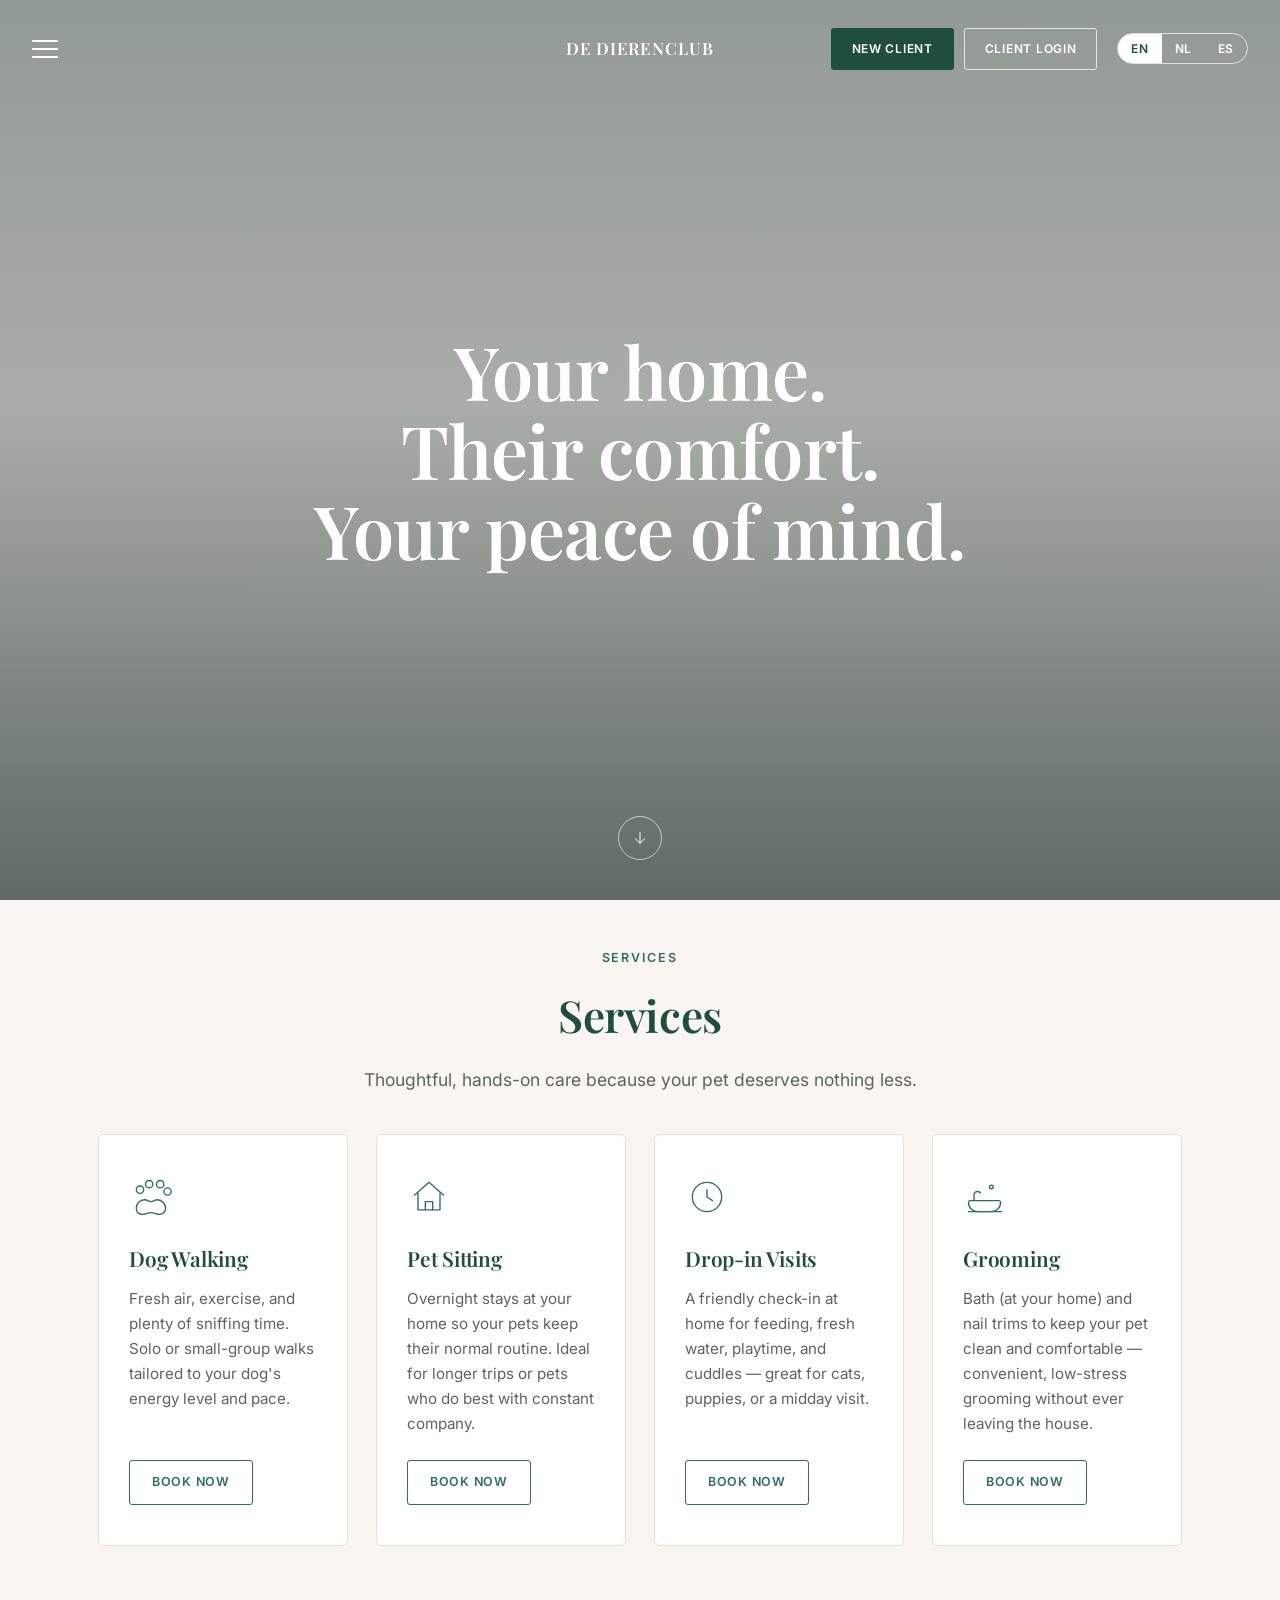
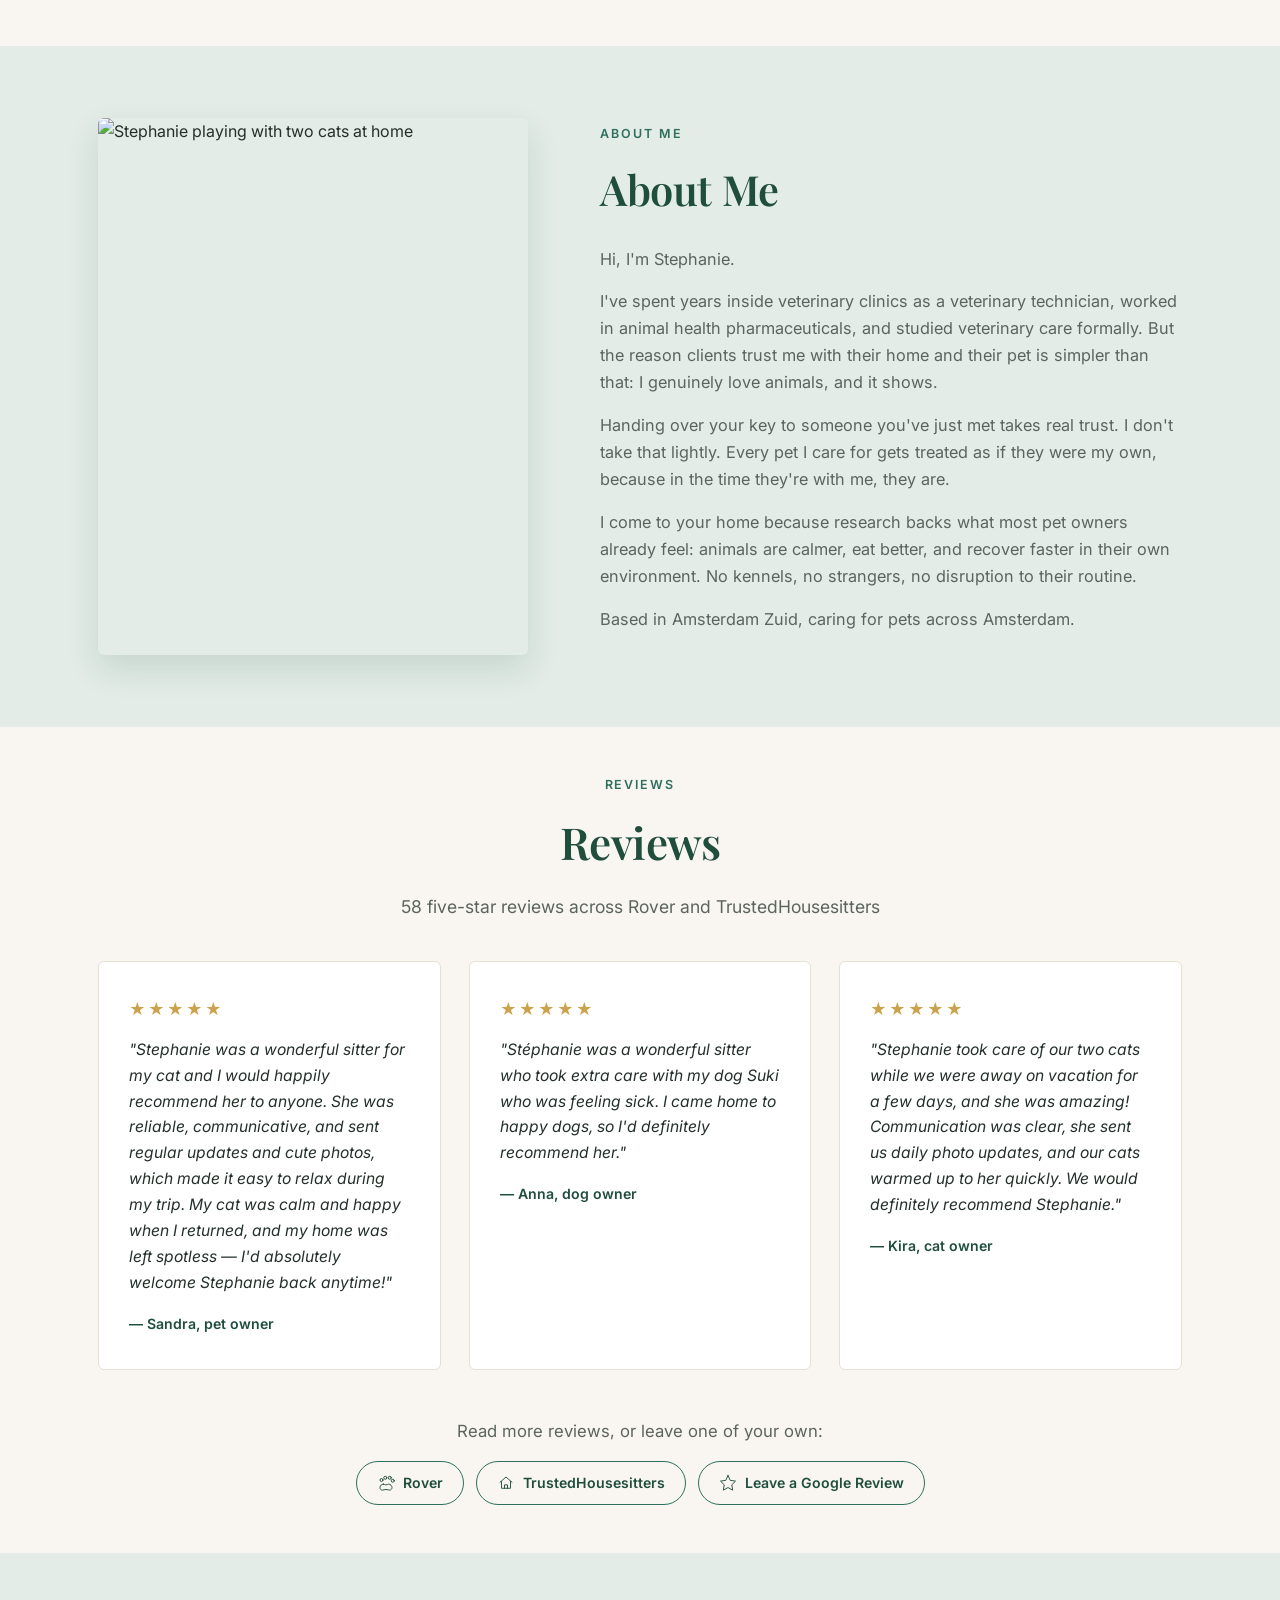
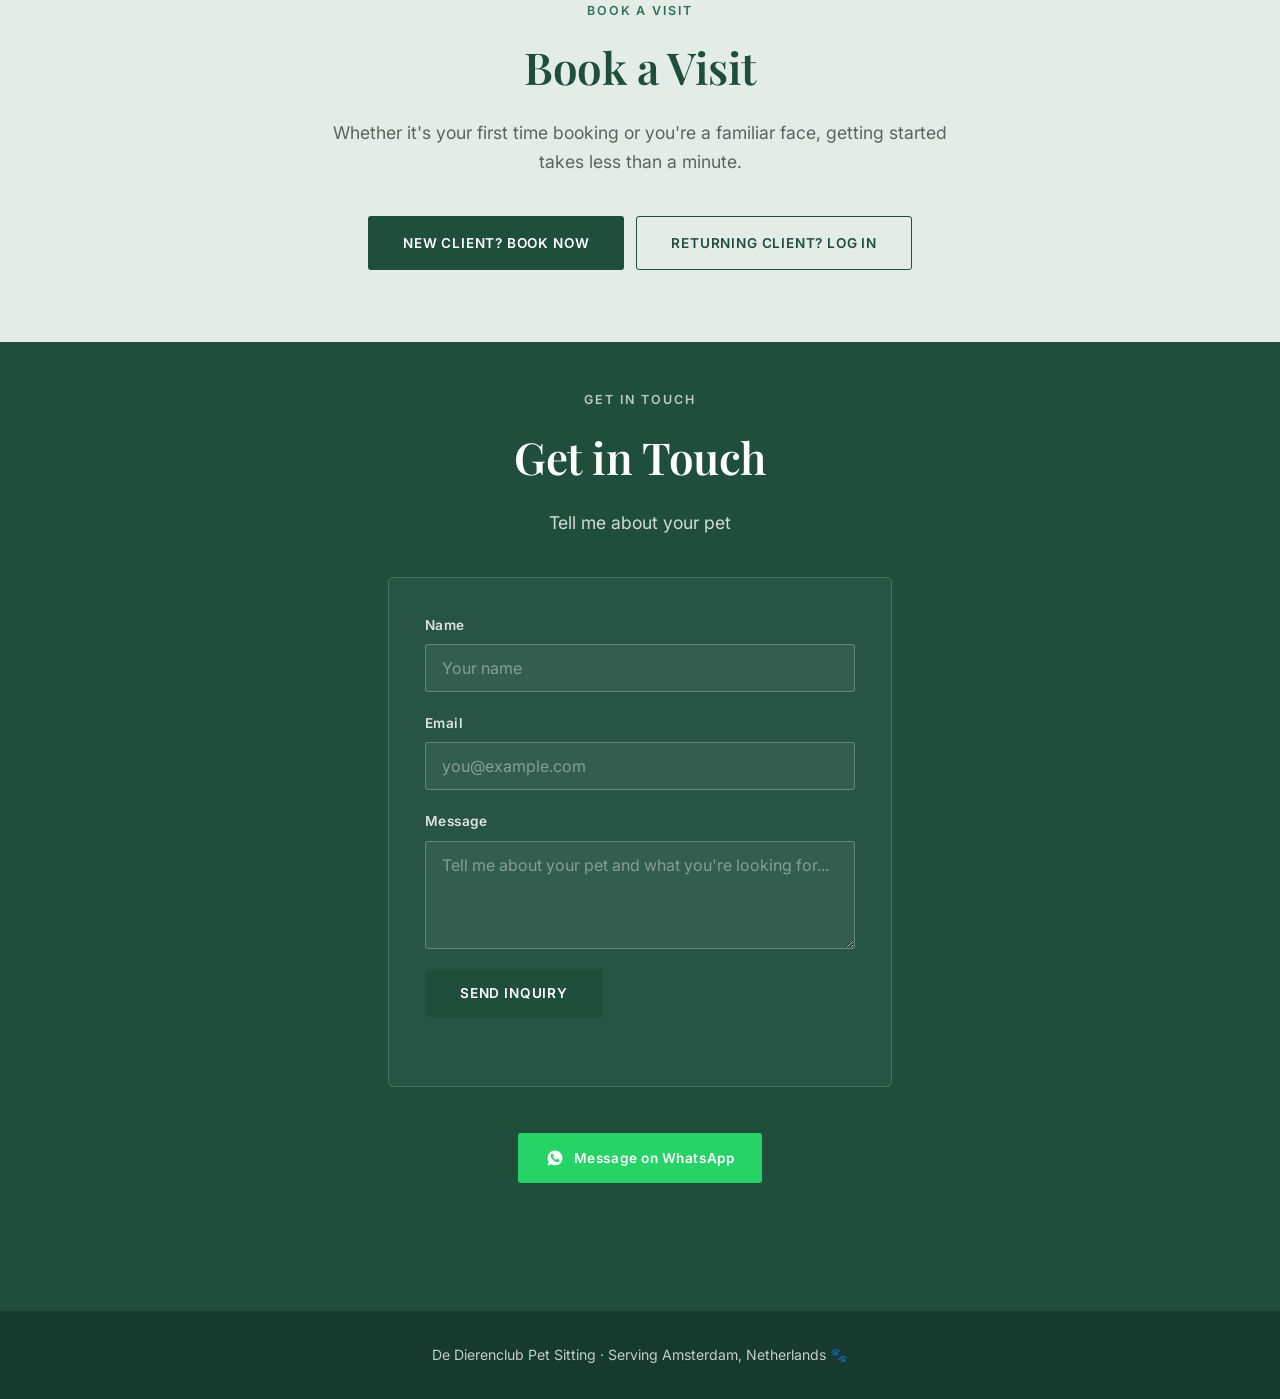
==== commit a5b44c89: "Add files via upload" ====
--- a/index.html
+++ b/index.html
@@ -21,7 +21,7 @@
   <button type="button" class="hamburger" id="menuToggle" aria-expanded="false" aria-controls="navOverlay" data-i18n-aria-label="menu_open" aria-label="Open menu">
     <span></span><span></span><span></span>
   </button>
-  <a class="floating-brand" href="#home">De Dierenclub</a>
+  <a class="floating-brand" href="#home"><span translate="no">De Dierenclub</span></a>
   <div class="floating-right">
     <div class="header-cta">
       <a class="btn btn-primary btn-sm" href="https://www.timetopet.com/portal/dedierenclub/create-account" target="_blank" rel="noopener" data-i18n="header_book_btn">New Client</a>
@@ -126,7 +126,7 @@
   <section id="about" class="section about reveal-target">
     <div class="container about-inner">
       <div class="about-photo">
-        <img src="images/stephanie-about.jpg" alt="Stephanie petting a small dog outdoors">
+        <img src="images/stephanie-about.jpg" alt="Stephanie playing with two cats at home">
       </div>
       <div class="about-text">
         <span class="eyebrow" data-i18n="about_title">About Me</span>
@@ -247,7 +247,7 @@
 
 <footer class="site-footer">
   <div class="container footer-inner">
-    <p data-i18n="footer_text">De Dierenclub Pet Sitting · Serving Amsterdam, Netherlands 🐾</p>
+    <p><span translate="no">De Dierenclub</span> Pet Sitting · <span data-i18n="footer_text">Serving Amsterdam, Netherlands 🐾</span></p>
   </div>
 </footer>
 
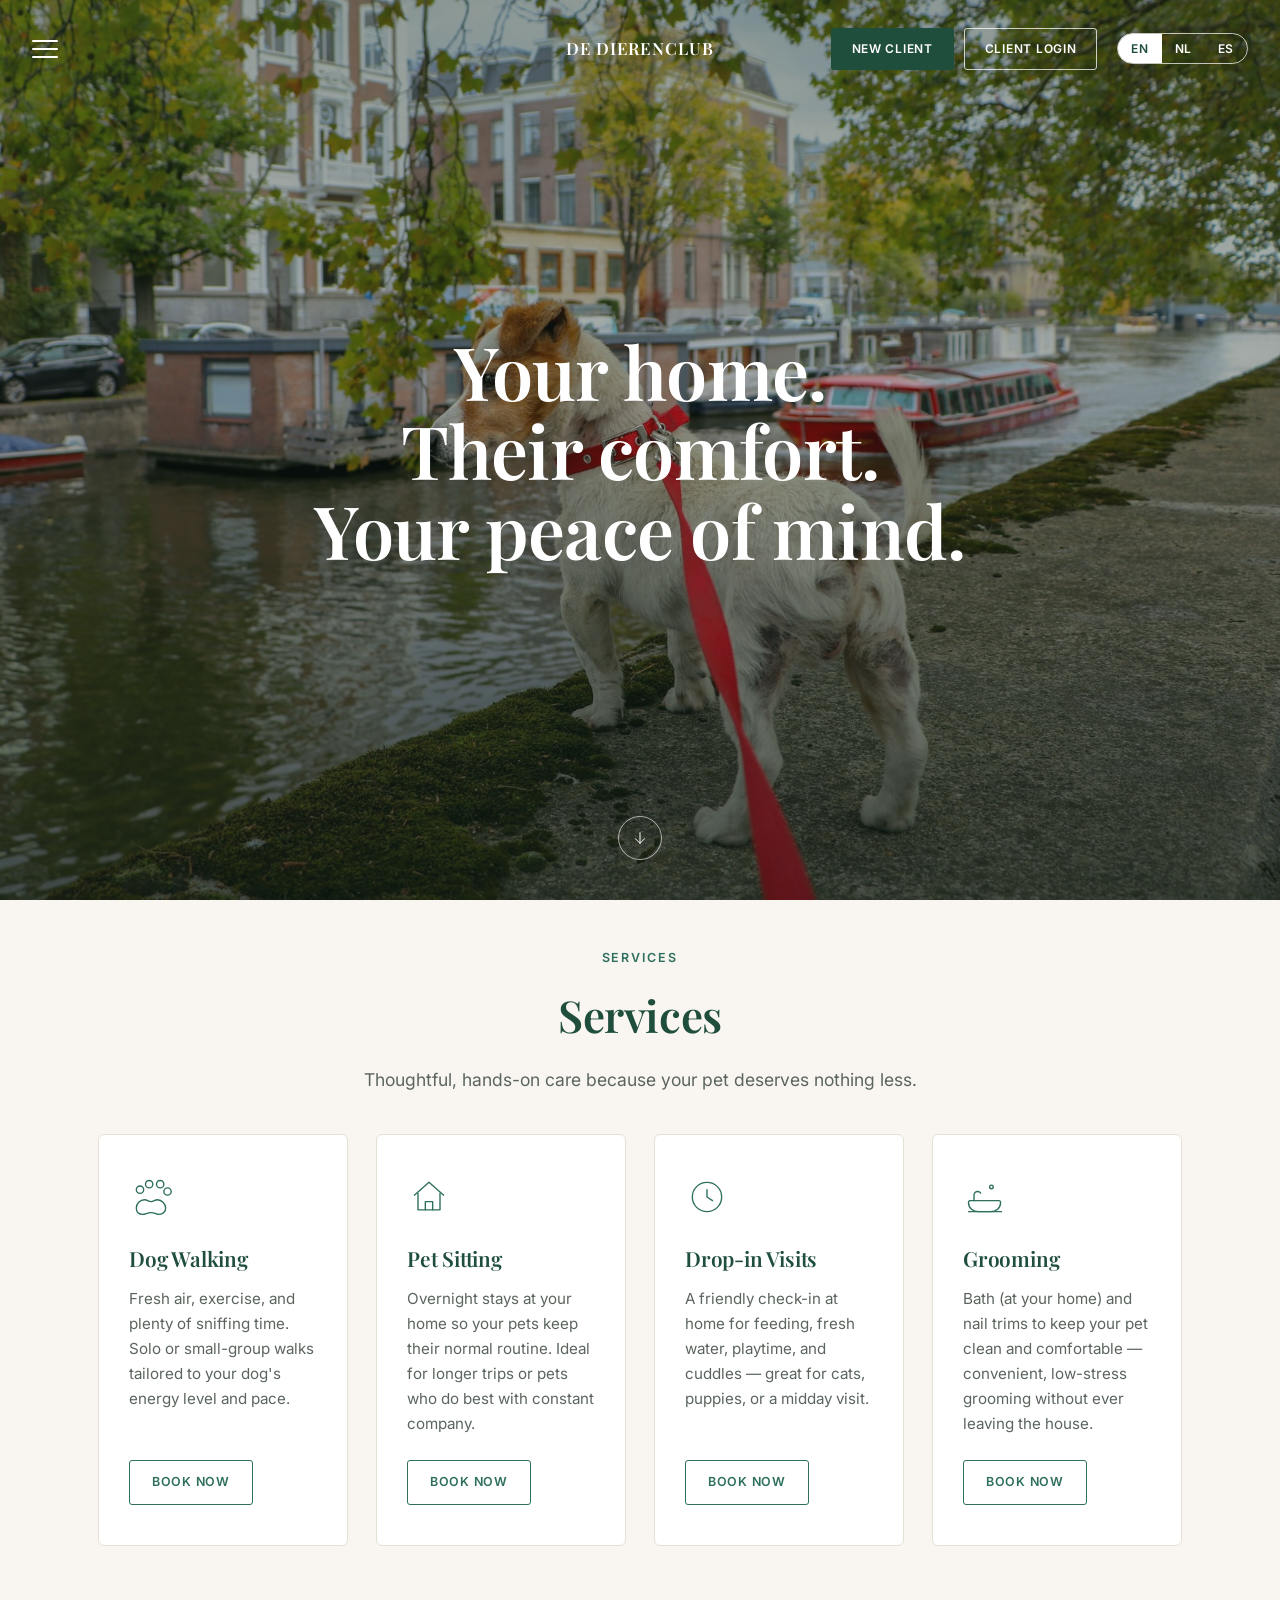
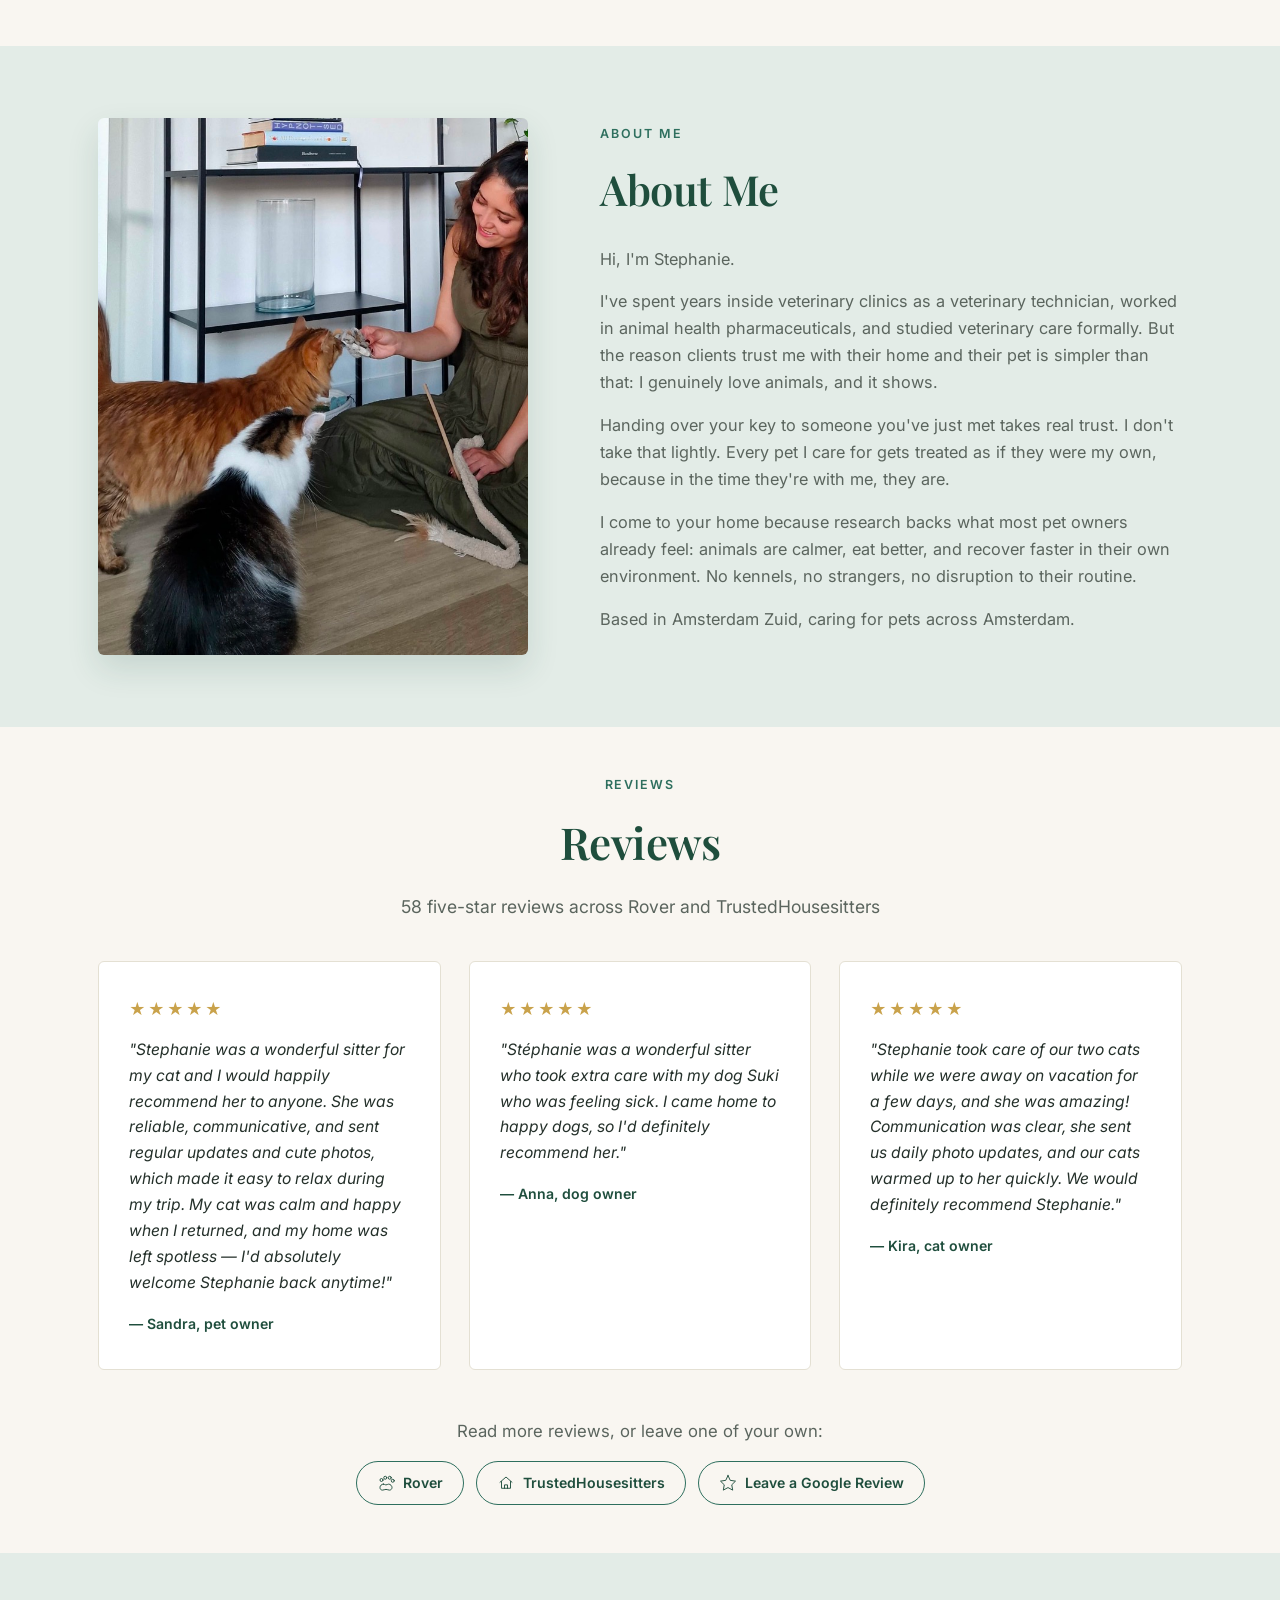
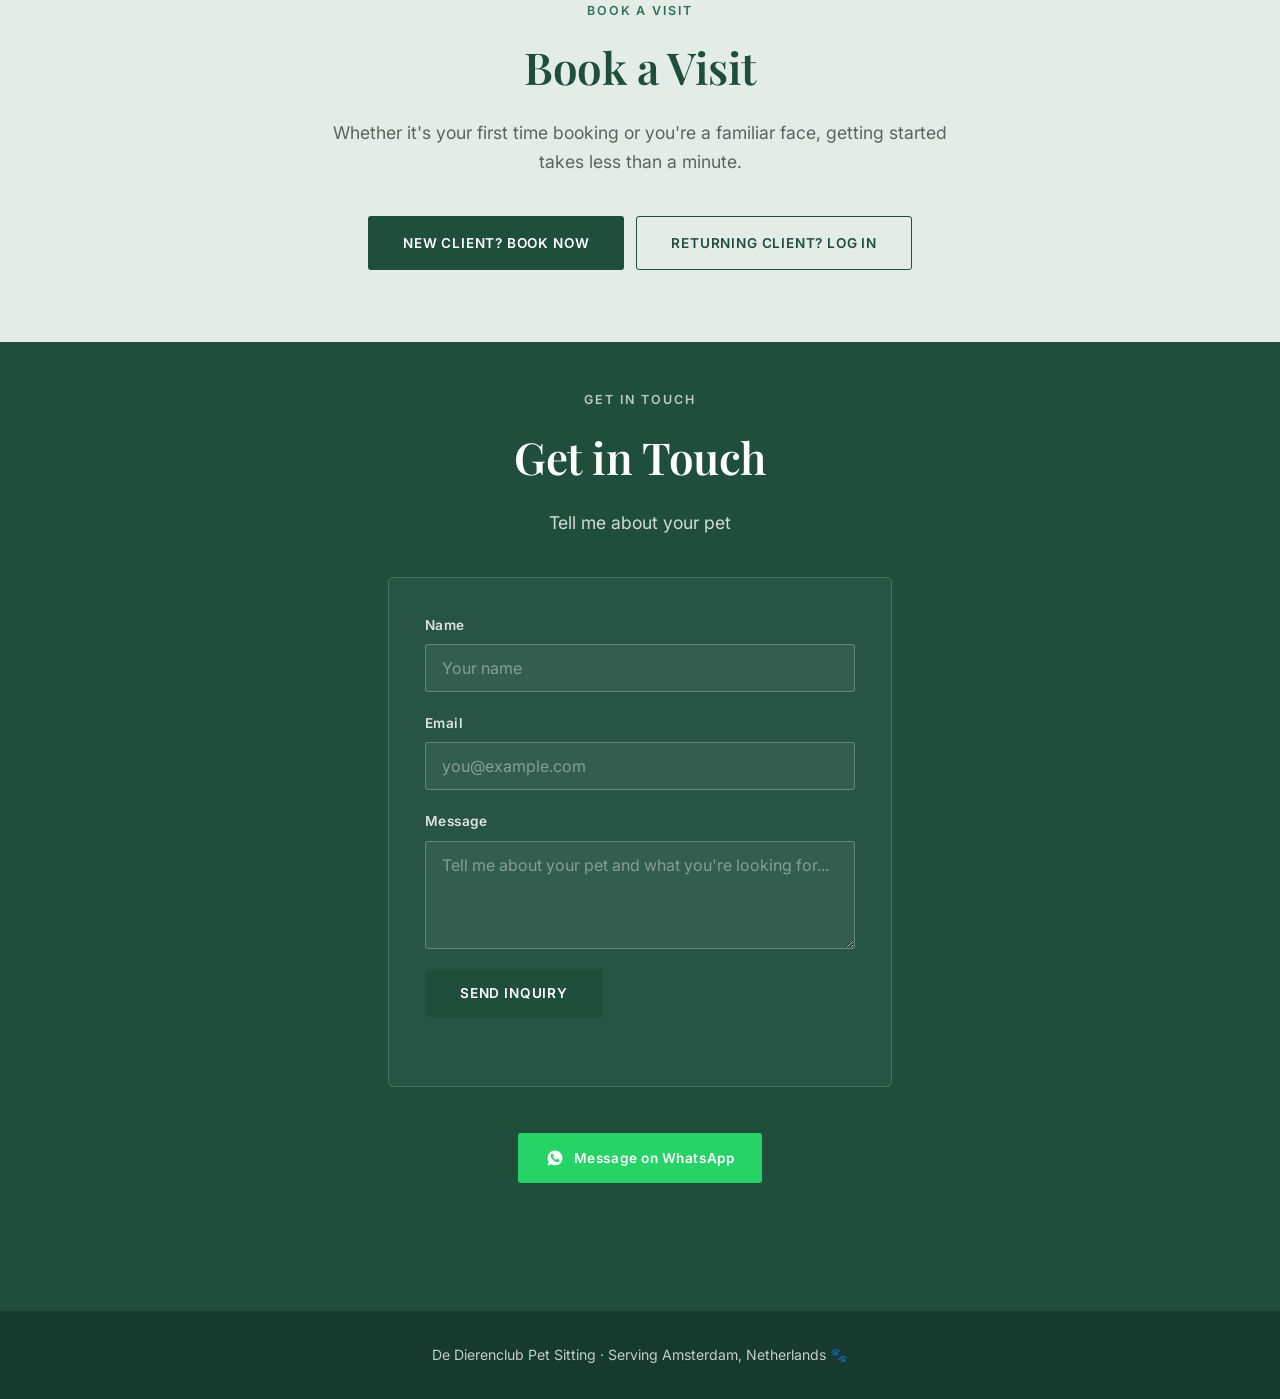
==== commit 9885123e: "Add files via upload" ====
--- a/index.html
+++ b/index.html
@@ -185,8 +185,7 @@
             </svg>
             <span>TrustedHousesitters</span>
           </a>
-          <!-- TODO: replace the href below with your real Google review link (Google Business Profile > "Get more reviews" > copy short link). -->
-          <a class="review-platform-link" href="https://g.page/r/YOUR-GOOGLE-REVIEW-ID/review" target="_blank" rel="noopener">
+          <a class="review-platform-link" href="https://g.page/r/CXxK40NwrekSECE/review" target="_blank" rel="noopener">
             <svg class="review-platform-icon" viewBox="0 0 48 48" fill="none" stroke="currentColor" stroke-width="2.5" stroke-linecap="round" stroke-linejoin="round" aria-hidden="true">
               <path d="M24 4l5.9 12.9L44 19l-10 9.8L36.5 43 24 36.2 11.5 43 14 28.8 4 19l14.1-2.1L24 4Z"/>
             </svg>
@@ -218,7 +217,9 @@
         <h2 data-i18n="contact_title">Get in Touch</h2>
         <p data-i18n="contact_lede">Tell me about your pet</p>
       </div>
-      <form class="contact-form" id="contactForm">
+      <form class="contact-form" id="contactForm" action="https://submit-form.com/qXcnVAvjL" method="POST">
+        <input type="hidden" name="_subject" value="New inquiry from dedierenclub.nl">
+        <input type="hidden" name="_redirect" value="false">
         <div class="form-row">
           <label for="name" data-i18n="label_name">Name</label>
           <input type="text" id="name" name="name" placeholder="Your name" data-i18n-placeholder="placeholder_name" required>
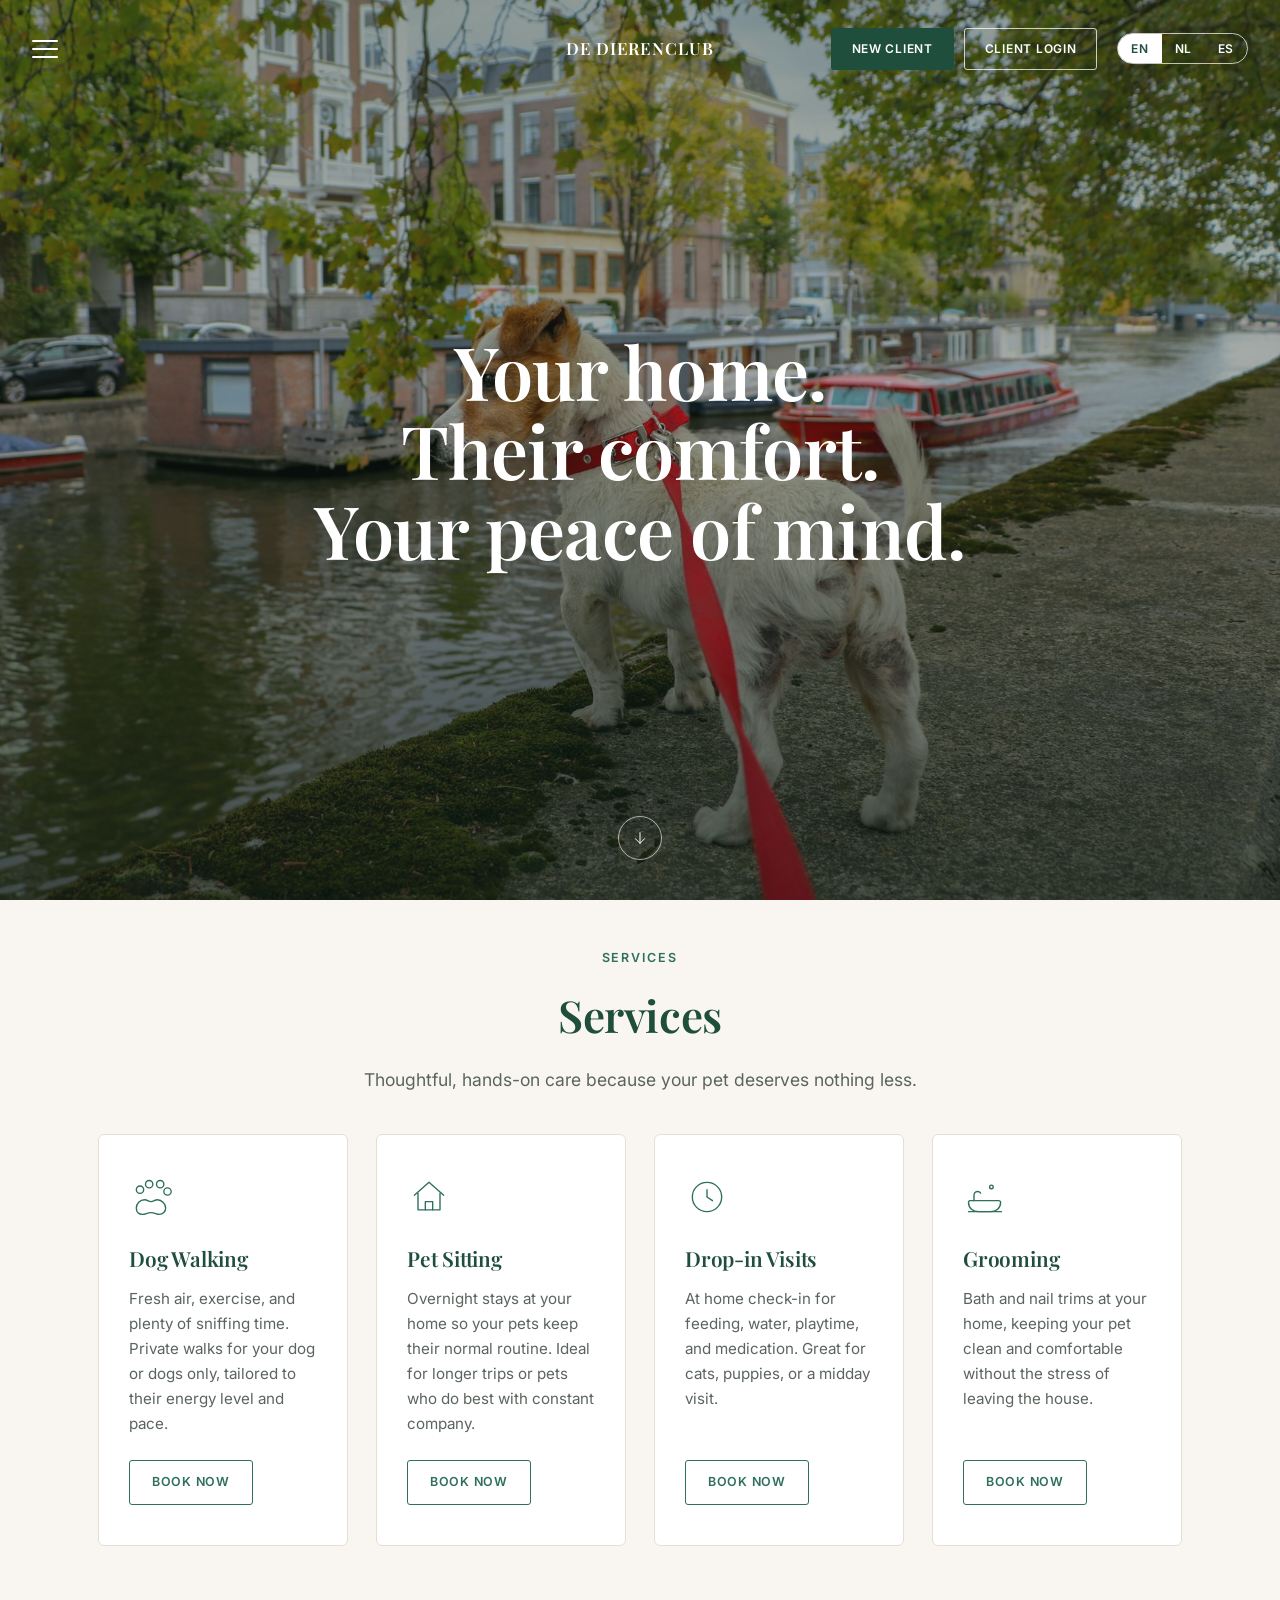
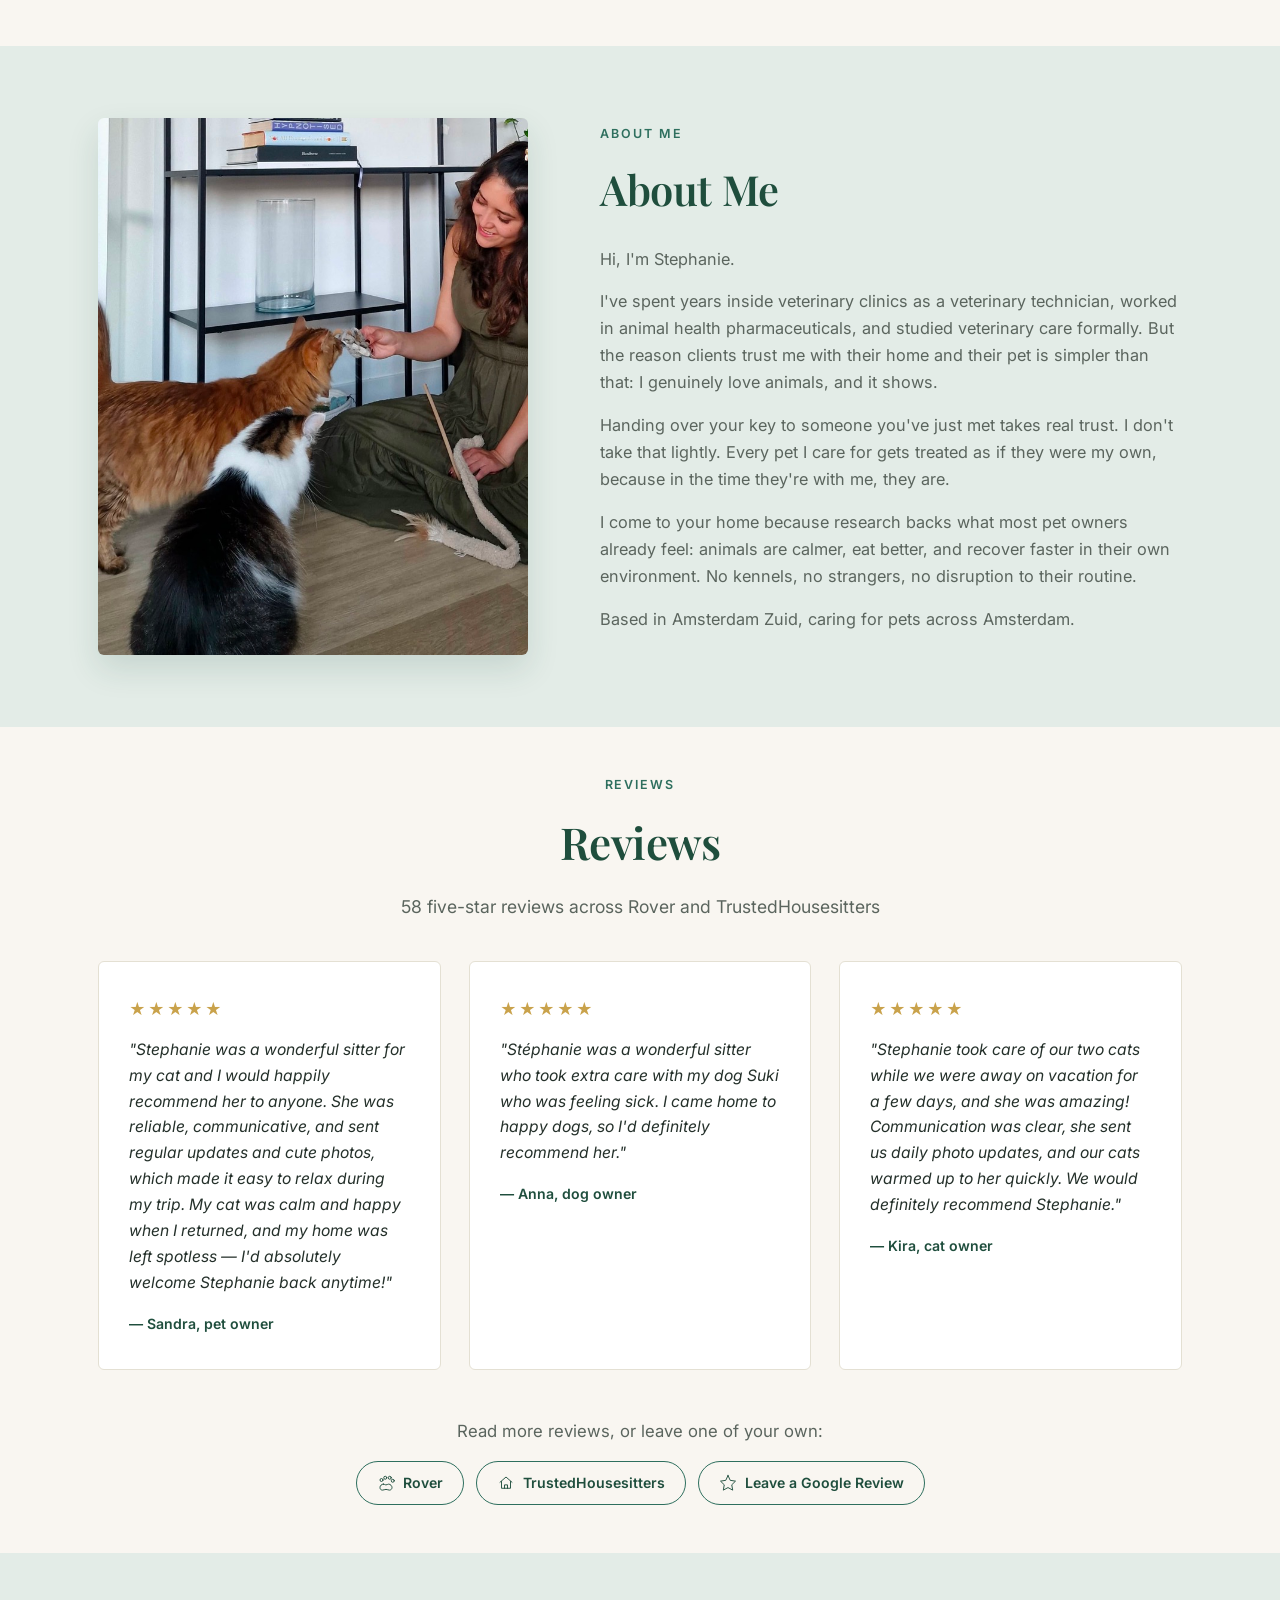
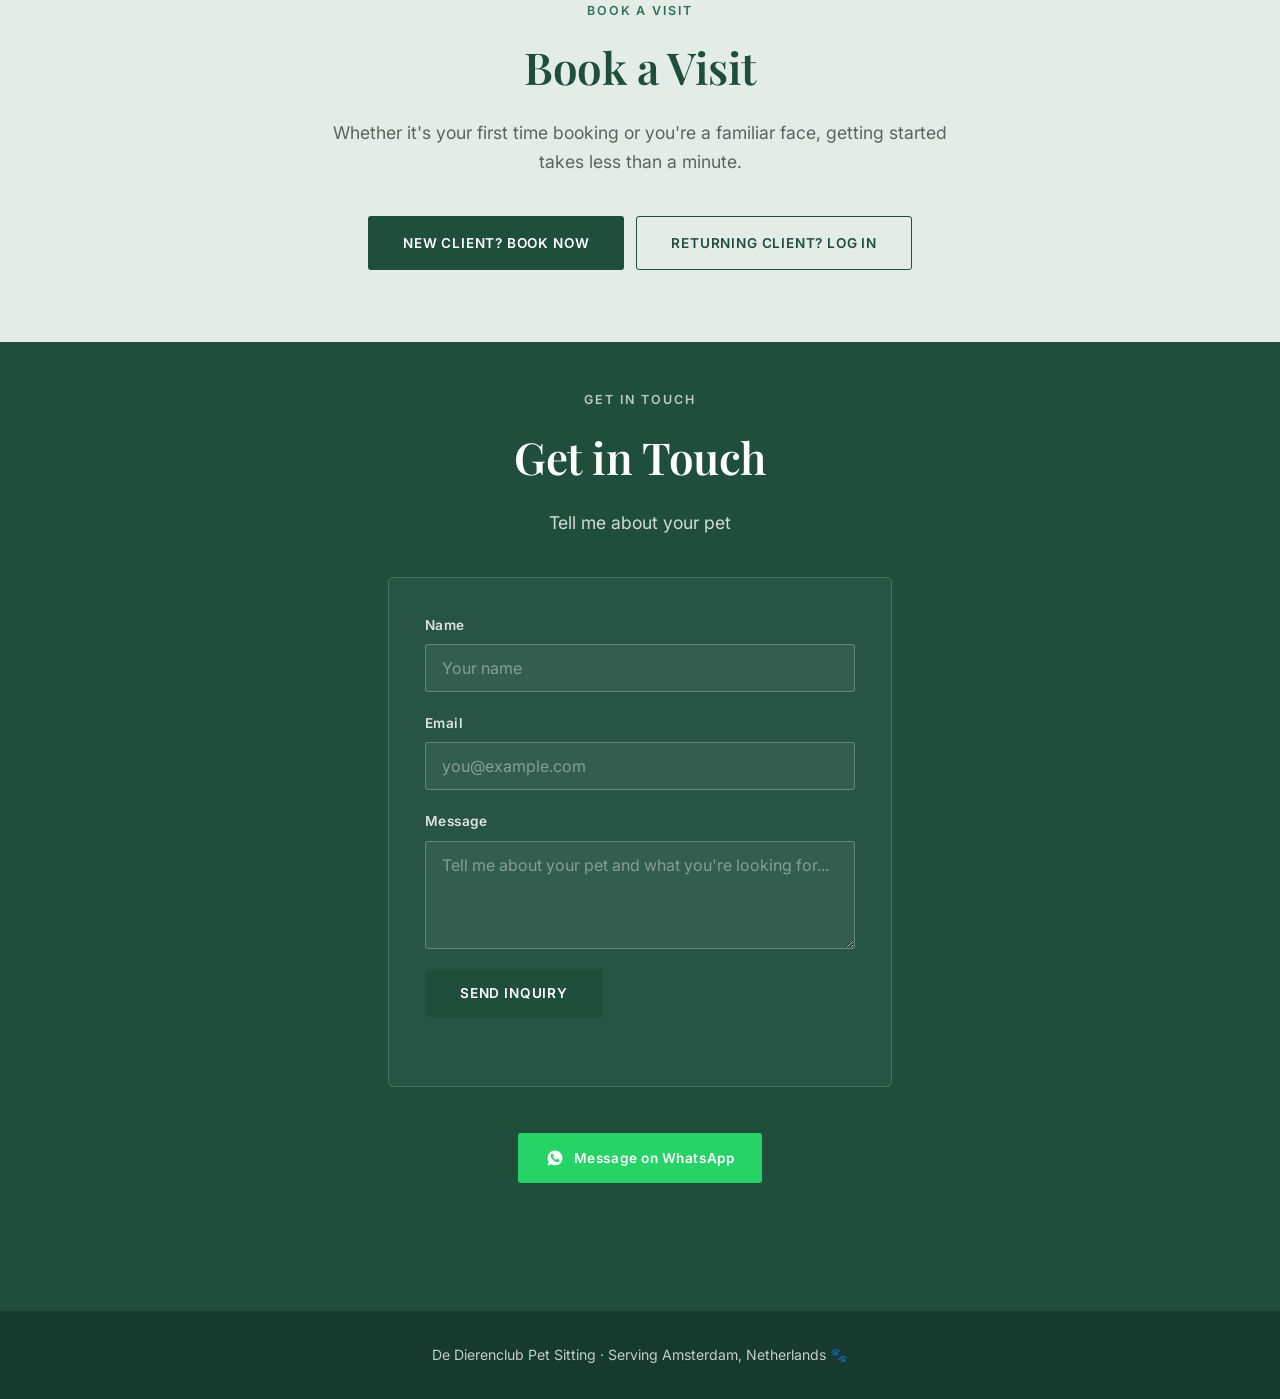
==== commit 992fa12f: "Add files via upload" ====
--- a/index.html
+++ b/index.html
@@ -4,7 +4,7 @@
 <meta charset="UTF-8">
 <meta name="viewport" content="width=device-width, initial-scale=1.0">
 <title id="pageTitle">De Dierenclub Pet Sitting | Trusted Dog Walker &amp; Pet Sitter in Amsterdam</title>
-<meta id="metaDescription" name="description" content="Reliable, loving pet sitting and dog walking in Amsterdam. Perfect for expats and locals who want a trusted, English-speaking pet sitter for their dog or cat.">
+<meta id="metaDescription" name="description" content="Professional pet sitting and dog walking in Amsterdam Zuid. Dog walking, overnight pet sitting, drop-in visits and grooming. 58 five-star reviews. Book online.">
 <!-- TODO: replace placeholder domain below with the real domain once the site is deployed -->
 <link rel="alternate" hreflang="en" href="https://www.dedierenclubpetsitting.nl/">
 <link rel="alternate" hreflang="nl" href="https://www.dedierenclubpetsitting.nl/">
@@ -86,7 +86,7 @@
             <circle cx="42" cy="18" r="4"/>
           </svg>
           <h3 data-i18n="service_walking_title">Dog Walking</h3>
-          <p data-i18n="service_walking_desc">Fresh air, exercise, and plenty of sniffing time. Solo or small-group walks tailored to your dog's energy level and pace.</p>
+          <p data-i18n="service_walking_desc">Fresh air, exercise, and plenty of sniffing time. Private walks for your dog or dogs only, tailored to their energy level and pace.</p>
           <a class="btn-book" href="#book" data-i18n="service_book_btn">Book Now</a>
         </div>
         <div class="service-card reveal-target">
@@ -105,7 +105,7 @@
             <path d="M24 16v8l6 4"/>
           </svg>
           <h3 data-i18n="service_dropin_title">Drop-in Visits</h3>
-          <p data-i18n="service_dropin_desc">A friendly check-in at home for feeding, fresh water, playtime, and cuddles — great for cats, puppies, or a midday visit.</p>
+          <p data-i18n="service_dropin_desc">At home check-in for feeding, water, playtime, and medication. Great for cats, puppies, or a midday visit.</p>
           <a class="btn-book" href="#book" data-i18n="service_book_btn">Book Now</a>
         </div>
         <div class="service-card reveal-target">
@@ -116,7 +116,7 @@
             <path d="M6 40h36"/>
           </svg>
           <h3 data-i18n="service_grooming_title">Grooming</h3>
-          <p data-i18n="service_grooming_desc">Bath (at your home) and nail trims to keep your pet clean and comfortable — convenient, low-stress grooming without ever leaving the house.</p>
+          <p data-i18n="service_grooming_desc">Bath and nail trims at your home, keeping your pet clean and comfortable without the stress of leaving the house.</p>
           <a class="btn-book" href="#book" data-i18n="service_book_btn">Book Now</a>
         </div>
       </div>
--- a/styles.css
+++ b/styles.css
@@ -846,7 +846,7 @@
 
 .pricing-hero h1 {
   font-size: clamp(2.4rem, 5vw, 3.2rem);
-  margin-bottom: 14px;
+  margin-bottom: 0;
 }
 
 .pricing-hero p {
@@ -903,7 +903,7 @@
 
 #dog-walking h2 {
   margin-top: 4px;
-  margin-bottom: 36px;
+  margin-bottom: 8px;
 }
 
 .pricing-note {
@@ -915,6 +915,14 @@
   margin: 0 auto 28px;
 }
 
+.pricing-note-overnight {
+  max-width: 700px;
+}
+
+.pricing-note-bath {
+  max-width: 640px;
+}
+
 #dropin-visits .pricing-note {
   margin-bottom: 4px;
 }
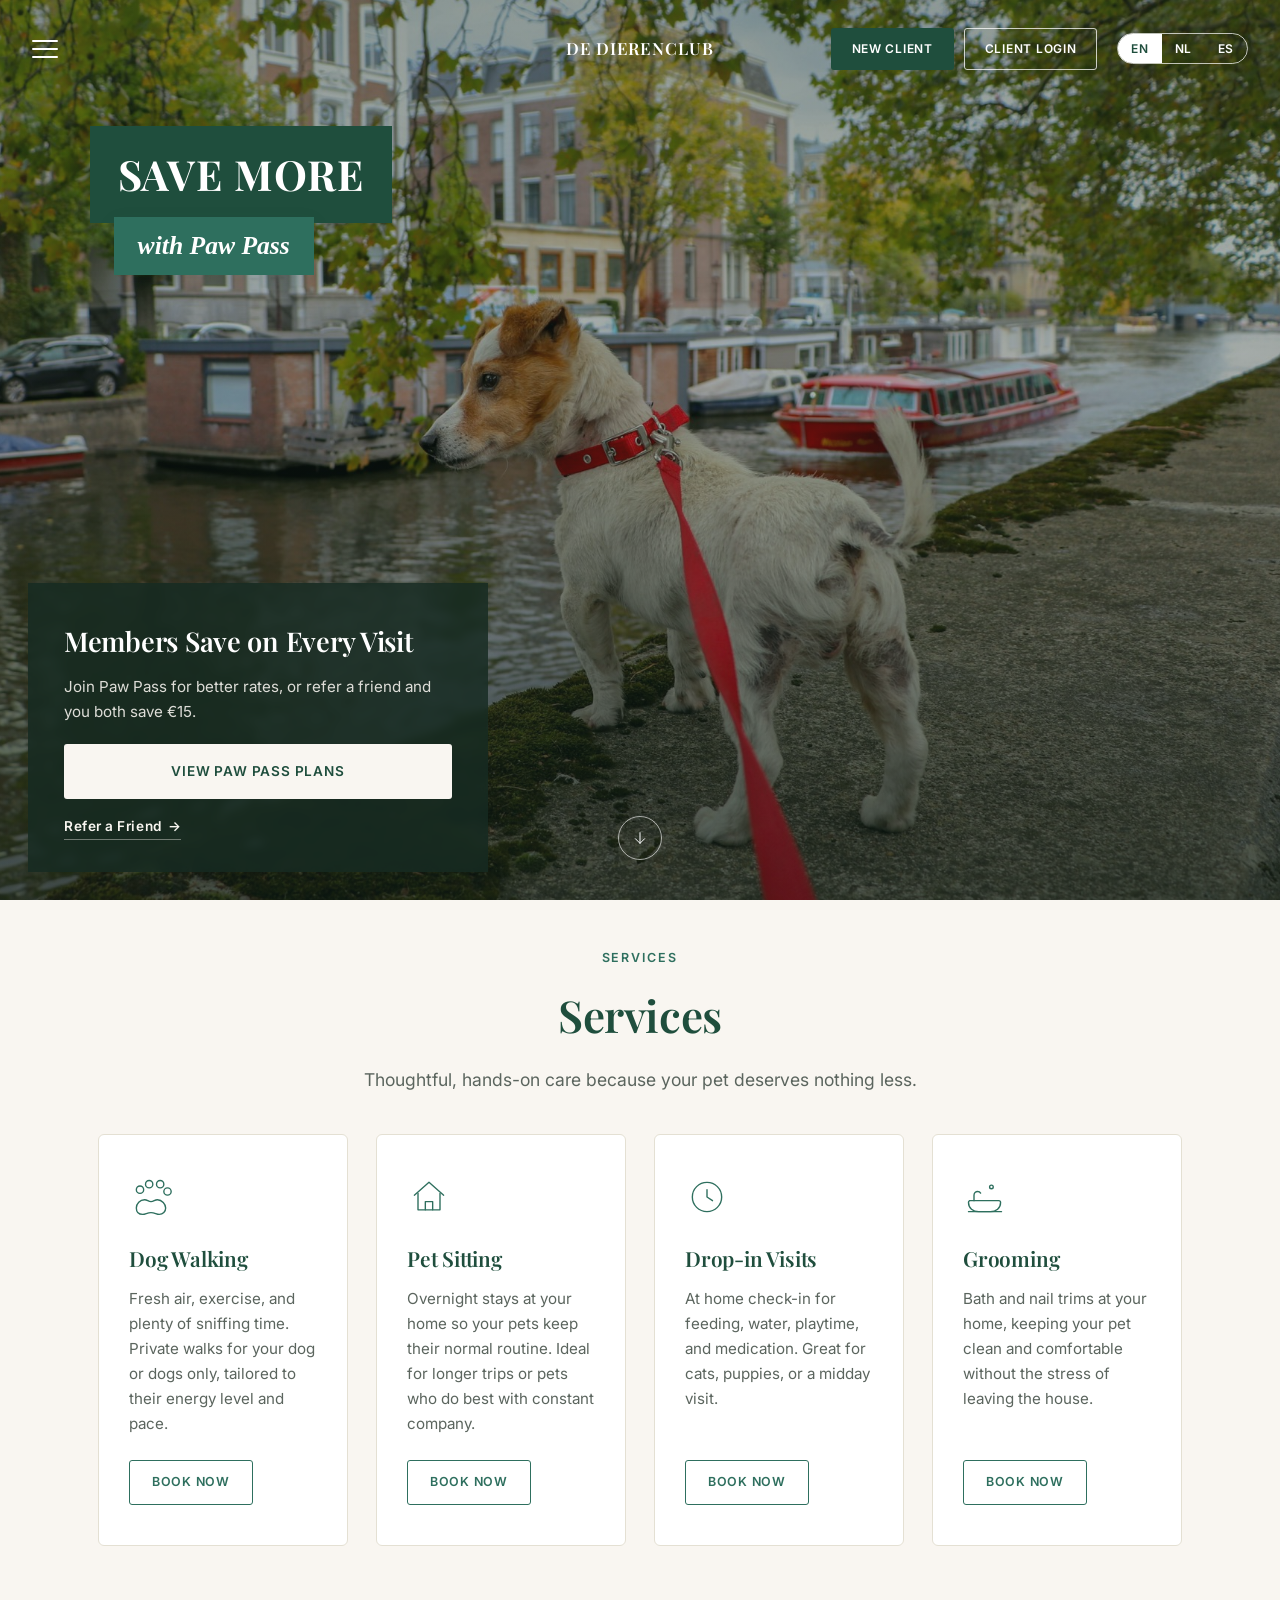
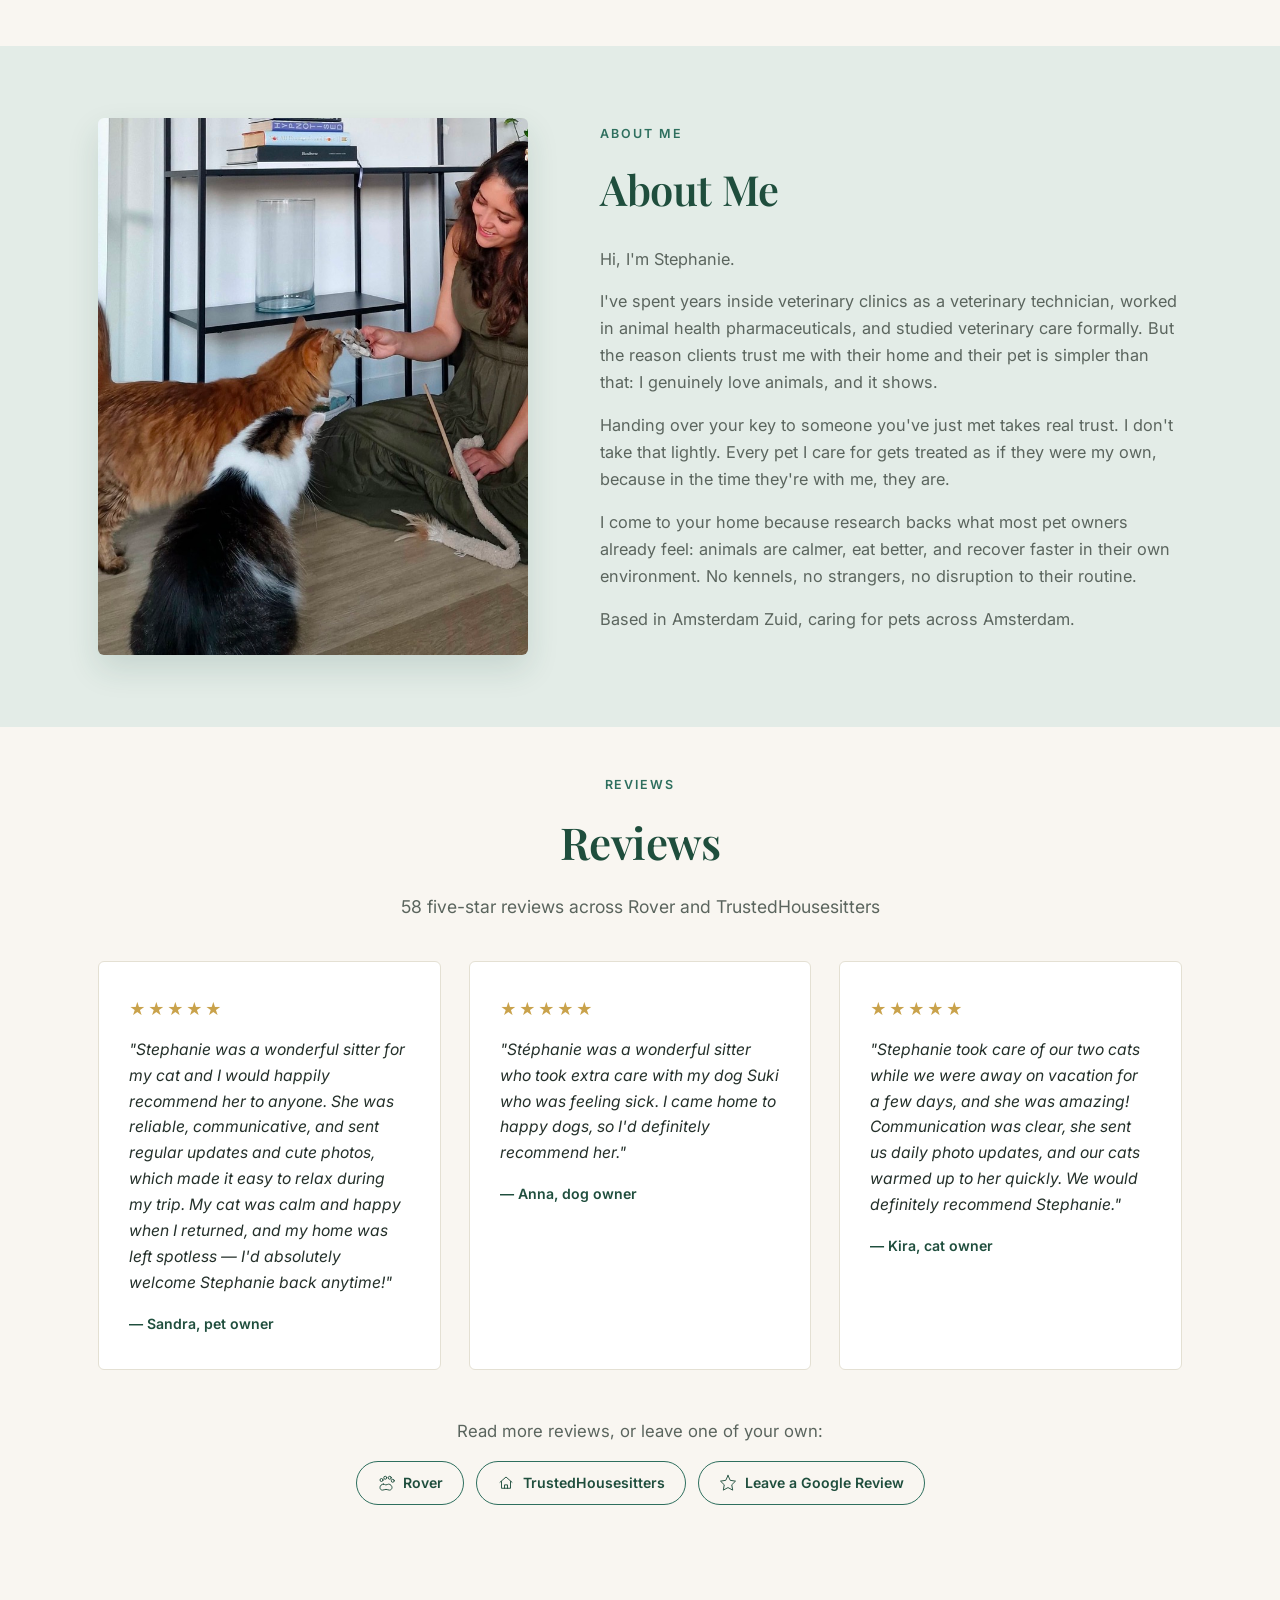
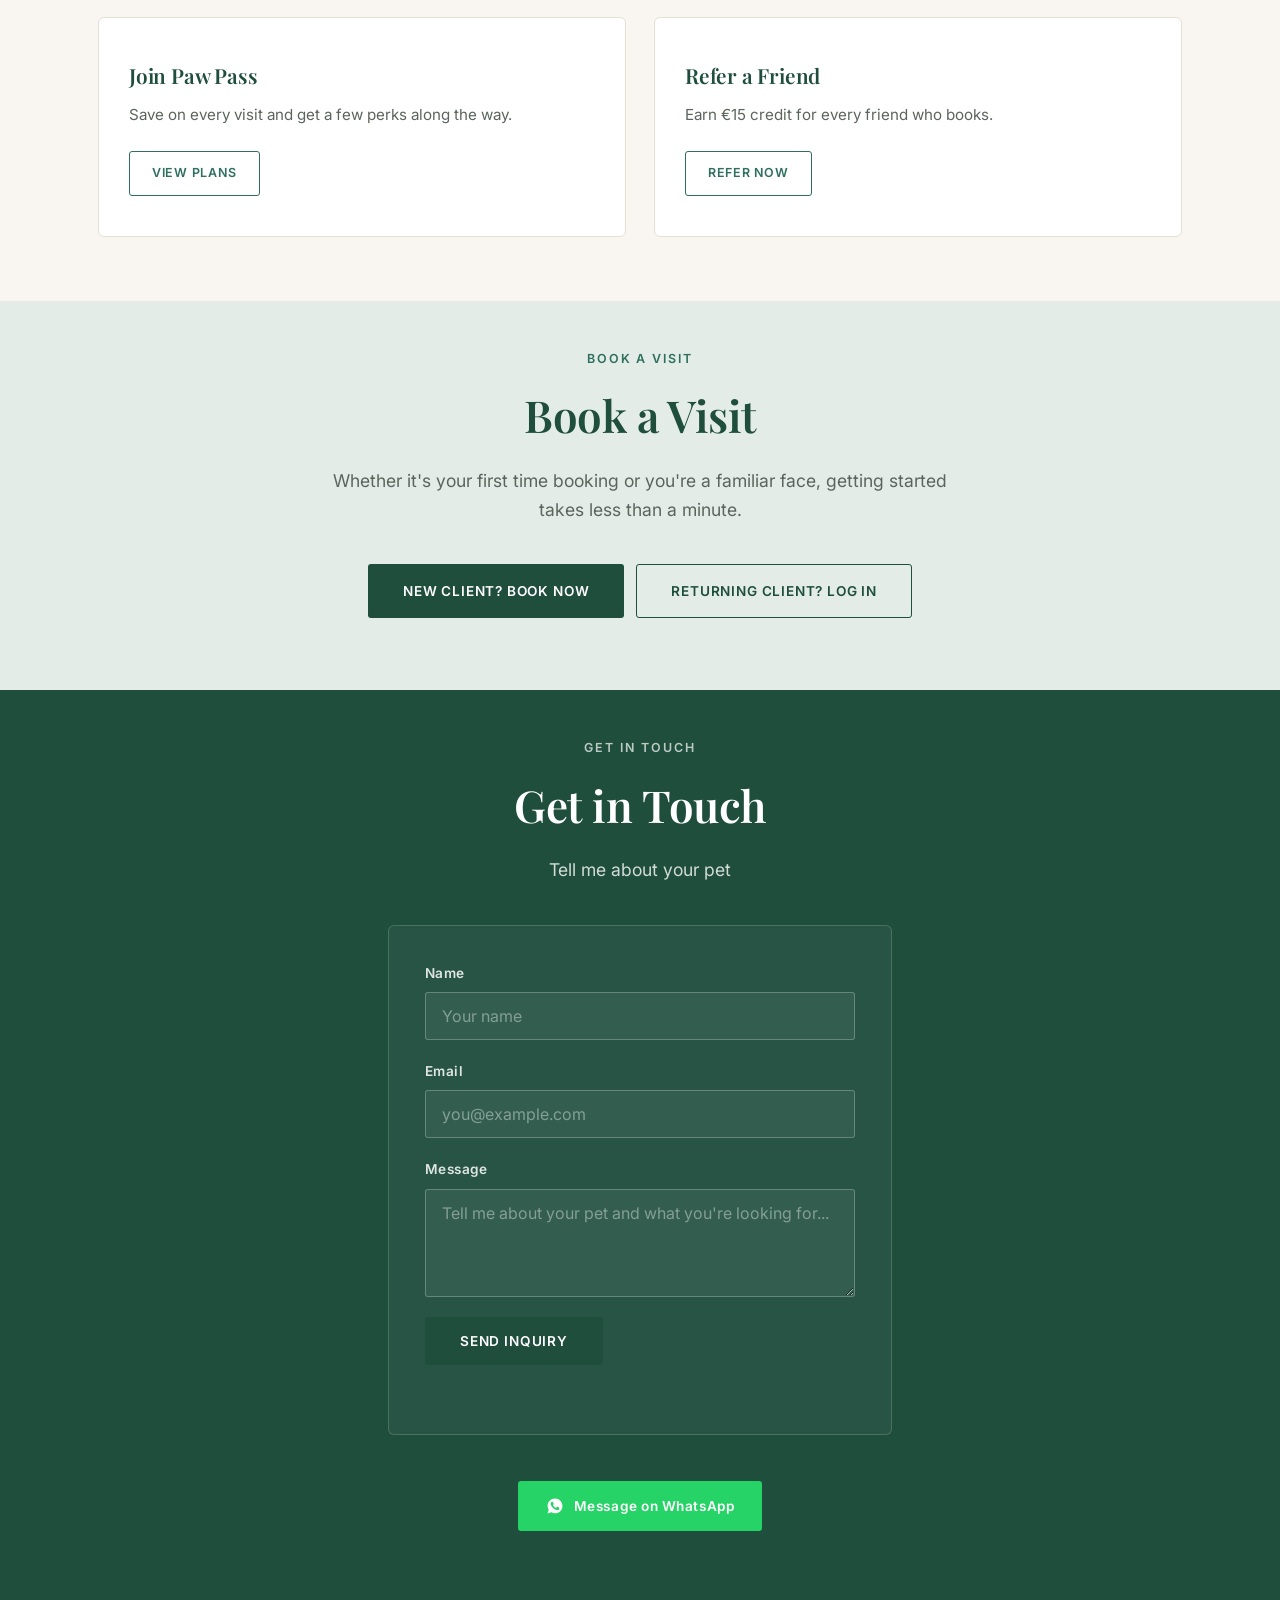
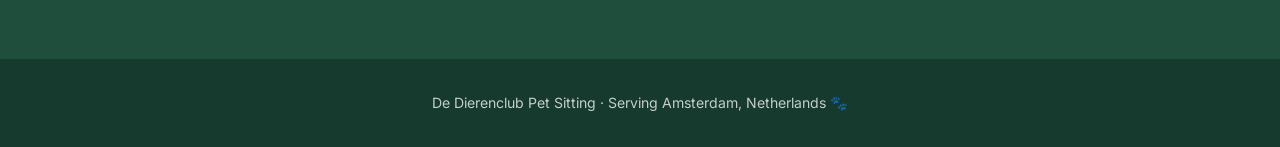
==== commit 6a852e48: "Add files via upload" ====
--- a/index.html
+++ b/index.html
@@ -57,13 +57,21 @@
     <!-- Placeholder hero photo; swap the background-image in .hero-media (styles.css) for a different dog/cat photo any time. -->
     <div class="hero-media"></div>
     <div class="hero-overlay"></div>
-    <div class="hero-inner">
-      <h1>
-        <span class="hero-line" data-i18n="hero_headline_1">Your home.</span>
-        <span class="hero-line" data-i18n="hero_headline_2">Their comfort.</span>
-        <span class="hero-line" data-i18n="hero_headline_3">Your peace of mind.</span>
-      </h1>
-    </div>
+
+    <div class="hero-badge" aria-hidden="true">
+      <span class="hero-badge-line1" data-i18n="hero_badge_line1">Save More</span>
+      <span class="hero-badge-line2"><span data-i18n="hero_badge_line2_prefix">with</span> <span translate="no">Paw Pass</span></span>
+    </div>
+
+    <div class="hero-promo-panel">
+      <h2 data-i18n="hero_promo_heading">Members Save on Every Visit</h2>
+      <p data-i18n="hero_promo_copy">Join Paw Pass for better rates, or refer a friend and you both save €15.</p>
+      <a class="btn btn-cream" href="pricing.html#paw-pass" data-i18n="hero_promo_btn">View Paw Pass Plans</a>
+      <a class="hero-promo-secondary" href="pricing.html#refer">
+        <span data-i18n="hero_promo_secondary">Refer a Friend</span> →
+      </a>
+    </div>
+
     <button type="button" class="scroll-indicator" data-i18n-aria-label="scroll_indicator_label" aria-label="Scroll to explore">
       <svg viewBox="0 0 24 24" fill="none" stroke="currentColor" stroke-width="1.5" stroke-linecap="round" stroke-linejoin="round"><path d="M12 4v16M5 13l7 7 7-7"/></svg>
     </button>
@@ -196,6 +204,23 @@
     </div>
   </section>
 
+  <section class="pawpass-teaser reveal-target">
+    <div class="container">
+      <div class="pawpass-teaser-grid">
+        <div class="service-card reveal-target">
+          <h3><span data-i18n="pawpass_join_prefix">Join</span> <span translate="no">Paw Pass</span></h3>
+          <p data-i18n="teaser_pawpass_desc">Save on every visit and get a few perks along the way.</p>
+          <a class="btn-book" href="pricing.html#paw-pass" data-i18n="teaser_pawpass_btn">View Plans</a>
+        </div>
+        <div class="service-card reveal-target">
+          <h3 data-i18n="teaser_refer_title">Refer a Friend</h3>
+          <p data-i18n="teaser_refer_desc">Earn €15 credit for every friend who books.</p>
+          <a class="btn-book" href="pricing.html#refer" data-i18n="teaser_refer_btn">Refer Now</a>
+        </div>
+      </div>
+    </div>
+  </section>
+
   <section id="book" class="section book reveal-target">
     <div class="container">
       <div class="section-head">
--- a/styles.css
+++ b/styles.css
@@ -420,11 +420,7 @@
   position: relative;
   height: 100vh;
   min-height: 560px;
-  display: flex;
-  align-items: center;
-  justify-content: center;
   overflow: hidden;
-  text-align: center;
 }
 
 .hero-media {
@@ -442,24 +438,97 @@
   background: linear-gradient(180deg, rgba(22, 43, 35, 0.45) 0%, rgba(20, 38, 31, 0.35) 45%, rgba(15, 30, 24, 0.65) 100%);
 }
 
-.hero-inner {
-  position: relative;
+.hero-badge {
+  position: absolute;
   z-index: 2;
-  max-width: 780px;
-  padding: 0 28px;
-}
-
-.hero h1 {
-  font-size: clamp(2.4rem, 6vw, 4.6rem);
-  line-height: 1.08;
-  color: var(--white);
+  top: 14%;
+  left: 7%;
+  display: flex;
+  flex-direction: column;
+  align-items: flex-start;
   opacity: 0;
   transform: translateY(22px);
   animation: heroIn 1s var(--ease) 0.3s forwards;
 }
 
-.hero-line {
+.hero-badge-line1 {
+  background-color: var(--forest);
+  color: var(--white);
+  font-family: 'Playfair Display', serif;
+  font-weight: 700;
+  font-size: clamp(1.6rem, 3.6vw, 2.6rem);
+  text-transform: uppercase;
+  letter-spacing: 0.02em;
+  padding: 14px 28px;
+  box-shadow: var(--shadow);
+}
+
+.hero-badge-line2 {
+  background-color: var(--sage);
+  color: var(--white);
+  font-family: 'Playfair Display', serif;
+  font-style: italic;
+  font-weight: 600;
+  font-size: clamp(1.1rem, 2.4vw, 1.6rem);
+  padding: 8px 24px;
+  margin-left: 24px;
+  margin-top: -6px;
+  box-shadow: var(--shadow-soft);
+}
+
+.hero-promo-panel {
+  position: absolute;
+  z-index: 2;
+  left: 0;
+  bottom: 0;
+  max-width: 460px;
+  width: calc(100% - 56px);
+  margin: 28px;
+  padding: 36px 36px 32px;
+  background-color: rgba(22, 43, 35, 0.82);
+  backdrop-filter: blur(4px);
+  text-align: left;
+  opacity: 0;
+  transform: translateY(22px);
+  animation: heroIn 1s var(--ease) 0.5s forwards;
+}
+
+.hero-promo-panel h2 {
+  color: var(--white);
+  font-size: clamp(1.3rem, 2.6vw, 1.7rem);
+  margin-bottom: 10px;
+}
+
+.hero-promo-panel p {
+  color: rgba(249, 246, 241, 0.88);
+  font-size: 0.95rem;
+  margin-bottom: 20px;
+}
+
+.hero-promo-panel .btn {
   display: block;
+  text-align: center;
+}
+
+.hero-promo-secondary {
+  display: flex;
+  align-items: center;
+  gap: 6px;
+  margin-top: 16px;
+  color: var(--bg);
+  font-size: 0.85rem;
+  font-weight: 600;
+  letter-spacing: 0.04em;
+  text-decoration: none;
+  border-bottom: 1px solid rgba(249, 246, 241, 0.4);
+  padding-bottom: 2px;
+  width: fit-content;
+  transition: border-color 0.2s ease, color 0.2s ease;
+}
+
+.hero-promo-secondary:hover {
+  color: var(--white);
+  border-color: var(--bg);
 }
 
 @keyframes heroIn {
@@ -467,7 +536,8 @@
 }
 
 @media (prefers-reduced-motion: reduce) {
-  .hero h1 {
+  .hero-badge,
+  .hero-promo-panel {
     animation: none;
     opacity: 1;
     transform: none;
@@ -989,6 +1059,183 @@
   font-size: 1.05rem;
 }
 
+/* ---------- Paw Pass ---------- */
+.paw-pass {
+  background-color: var(--bg);
+  padding-bottom: 72px;
+}
+
+.pawpass-grid {
+  display: grid;
+  grid-template-columns: repeat(3, 1fr);
+  gap: 28px;
+  align-items: stretch;
+}
+
+.pawpass-card {
+  display: flex;
+  flex-direction: column;
+  background-color: var(--white);
+  border: 1px solid var(--border);
+  border-radius: var(--radius);
+  padding: 40px 32px;
+  text-align: center;
+  position: relative;
+  transition: transform 0.35s var(--ease), box-shadow 0.35s var(--ease);
+}
+
+.pawpass-card:hover {
+  transform: translateY(-8px);
+  box-shadow: var(--shadow-lift);
+}
+
+.pawpass-featured {
+  border: 2px solid var(--forest);
+  box-shadow: var(--shadow);
+}
+
+.pawpass-featured:hover {
+  box-shadow: var(--shadow-lift);
+}
+
+.pawpass-badge {
+  position: absolute;
+  top: -14px;
+  left: 50%;
+  transform: translateX(-50%);
+  background-color: var(--forest);
+  color: var(--white);
+  font-size: 0.7rem;
+  font-weight: 700;
+  letter-spacing: 0.1em;
+  text-transform: uppercase;
+  padding: 6px 16px;
+  border-radius: 999px;
+  white-space: nowrap;
+}
+
+.pawpass-card h3 {
+  font-size: 1.4rem;
+  margin-bottom: 12px;
+}
+
+.pawpass-price {
+  margin-bottom: 24px;
+}
+
+.pawpass-price-amount {
+  font-family: 'Playfair Display', serif;
+  font-size: 2.4rem;
+  font-weight: 700;
+  color: var(--forest);
+}
+
+.pawpass-price-period {
+  font-size: 0.95rem;
+  color: var(--ink-soft);
+}
+
+.pawpass-perks {
+  list-style: none;
+  margin: 0 0 32px;
+  padding: 0;
+  text-align: left;
+  flex-grow: 1;
+}
+
+.pawpass-perks li {
+  position: relative;
+  padding-left: 26px;
+  margin-bottom: 14px;
+  font-size: 0.95rem;
+  color: var(--ink-soft);
+  line-height: 1.5;
+}
+
+.pawpass-perks li:last-child {
+  margin-bottom: 0;
+}
+
+.pawpass-perks li::before {
+  content: '✓';
+  position: absolute;
+  left: 0;
+  top: 0;
+  color: var(--sage);
+  font-weight: 700;
+}
+
+.pawpass-join {
+  width: 100%;
+  margin-top: auto;
+}
+
+/* ---------- Refer a Friend ---------- */
+.refer {
+  background-color: var(--bg);
+}
+
+.refer-panel {
+  max-width: 560px;
+  margin: 0 auto;
+  background-color: var(--forest);
+  text-align: center;
+  border-radius: var(--radius);
+  padding: 56px 40px;
+  box-shadow: var(--shadow);
+}
+
+.refer-panel h2 {
+  color: var(--bg);
+  margin-bottom: 16px;
+}
+
+.refer-panel p {
+  color: rgba(249, 246, 241, 0.85);
+  margin-bottom: 28px;
+}
+
+.refer-steps {
+  display: flex;
+  flex-wrap: wrap;
+  justify-content: center;
+  gap: 10px;
+  margin-bottom: 32px;
+}
+
+.refer-step {
+  display: inline-block;
+  padding: 8px 16px;
+  border-radius: 999px;
+  border: 1px solid rgba(249, 246, 241, 0.35);
+  color: var(--bg);
+  font-size: 0.82rem;
+  font-weight: 600;
+}
+
+.btn-cream {
+  background-color: var(--bg);
+  color: var(--forest);
+}
+
+.btn-cream:hover {
+  background-color: var(--white);
+  transform: translateY(-3px);
+  box-shadow: var(--shadow);
+}
+
+/* ---------- Homepage Paw Pass / Refer teaser ---------- */
+.pawpass-teaser {
+  background-color: var(--bg);
+  padding: 64px 0;
+}
+
+.pawpass-teaser-grid {
+  display: grid;
+  grid-template-columns: repeat(2, 1fr);
+  gap: 28px;
+}
+
 /* ---------- Responsive ---------- */
 @media (max-width: 900px) {
   .service-grid {
@@ -1013,6 +1260,14 @@
   .reviews-grid {
     grid-template-columns: 1fr;
   }
+
+  .pawpass-grid {
+    grid-template-columns: 1fr;
+  }
+
+  .pawpass-teaser-grid {
+    grid-template-columns: 1fr;
+  }
 }
 
 @media (max-width: 640px) {
@@ -1028,6 +1283,26 @@
     font-size: 0.85rem;
   }
 
+  .hero-badge {
+    top: 10%;
+    left: 20px;
+  }
+
+  .hero-badge-line2 {
+    margin-left: 14px;
+  }
+
+  .hero-promo-panel {
+    max-width: none;
+    width: calc(100% - 32px);
+    margin: 16px;
+    padding: 24px 24px 22px;
+  }
+
+  .hero .scroll-indicator {
+    display: none;
+  }
+
   .section {
     padding: 32px 0 88px;
   }
@@ -1044,6 +1319,14 @@
     padding: 24px;
   }
 
+  .pawpass-card {
+    padding: 32px 24px;
+  }
+
+  .refer-panel {
+    padding: 40px 24px;
+  }
+
   .pricing-hero {
     padding: 88px 0 20px;
   }
